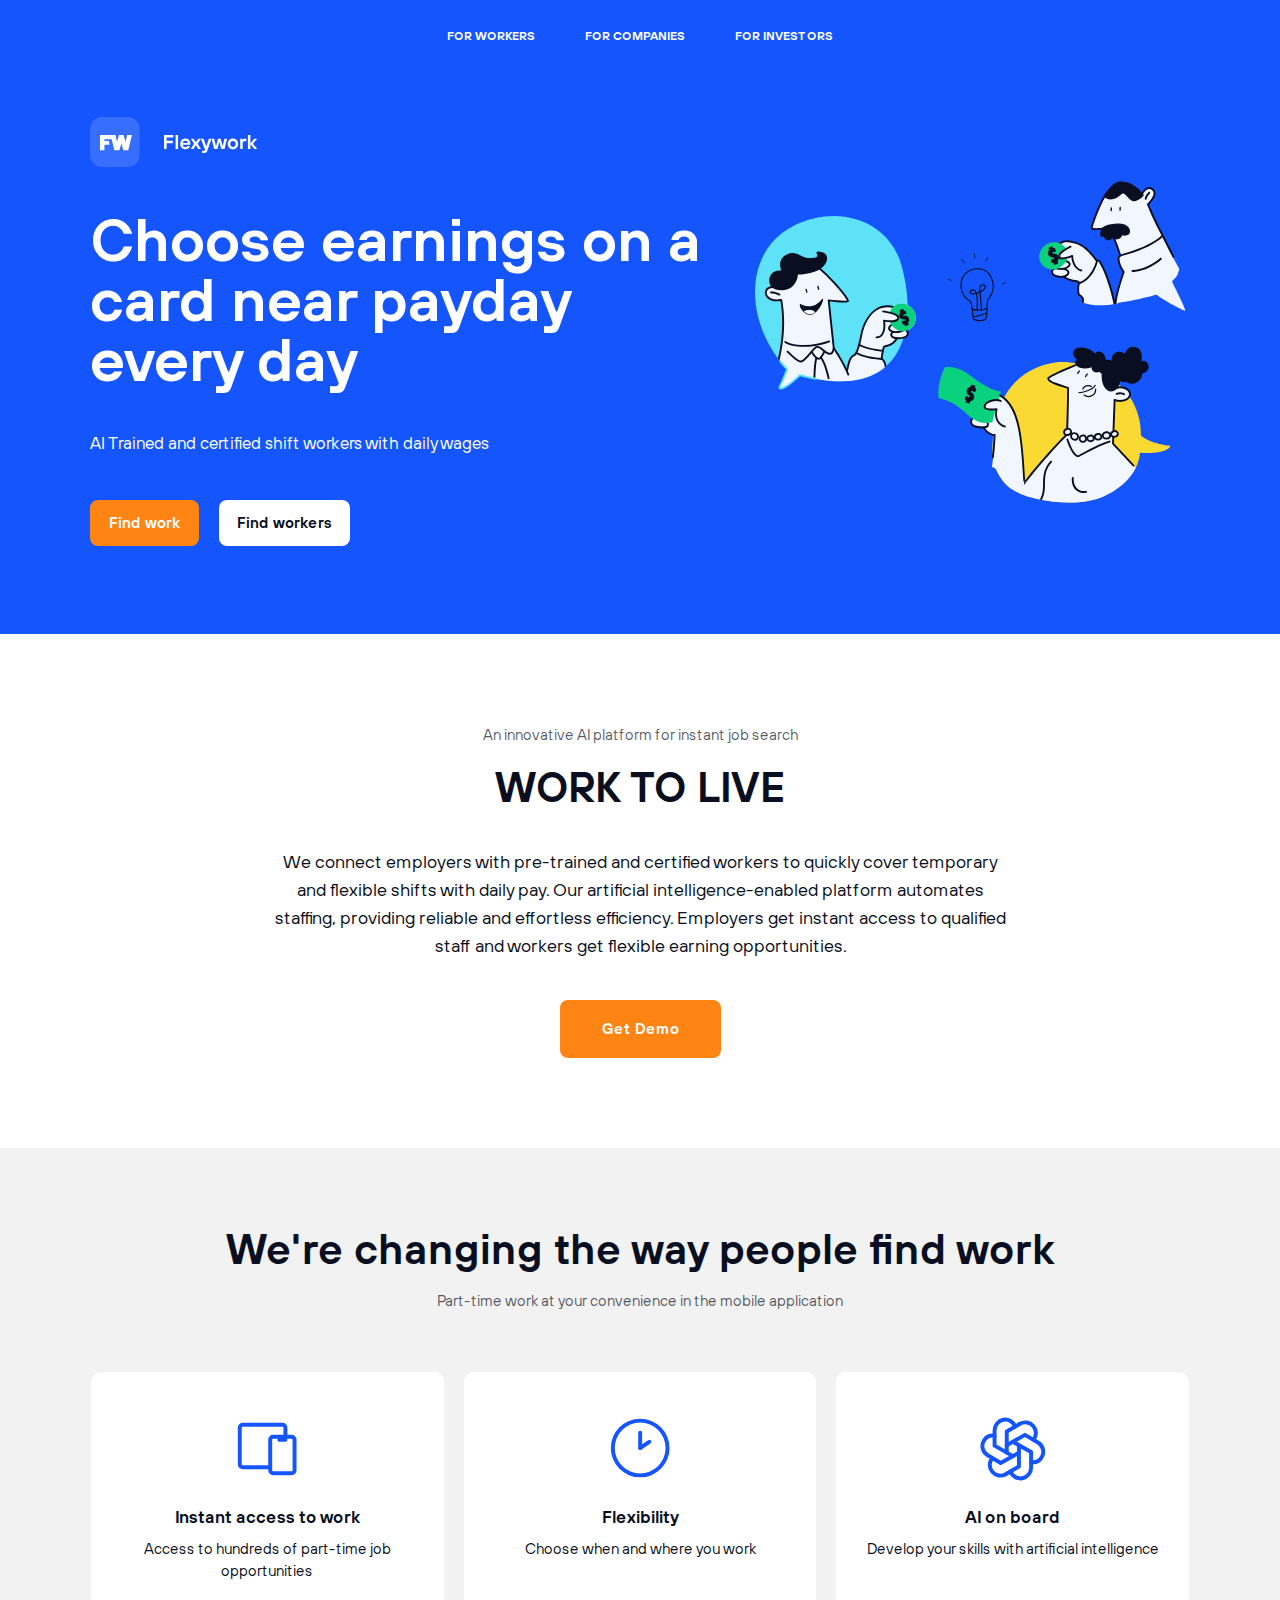
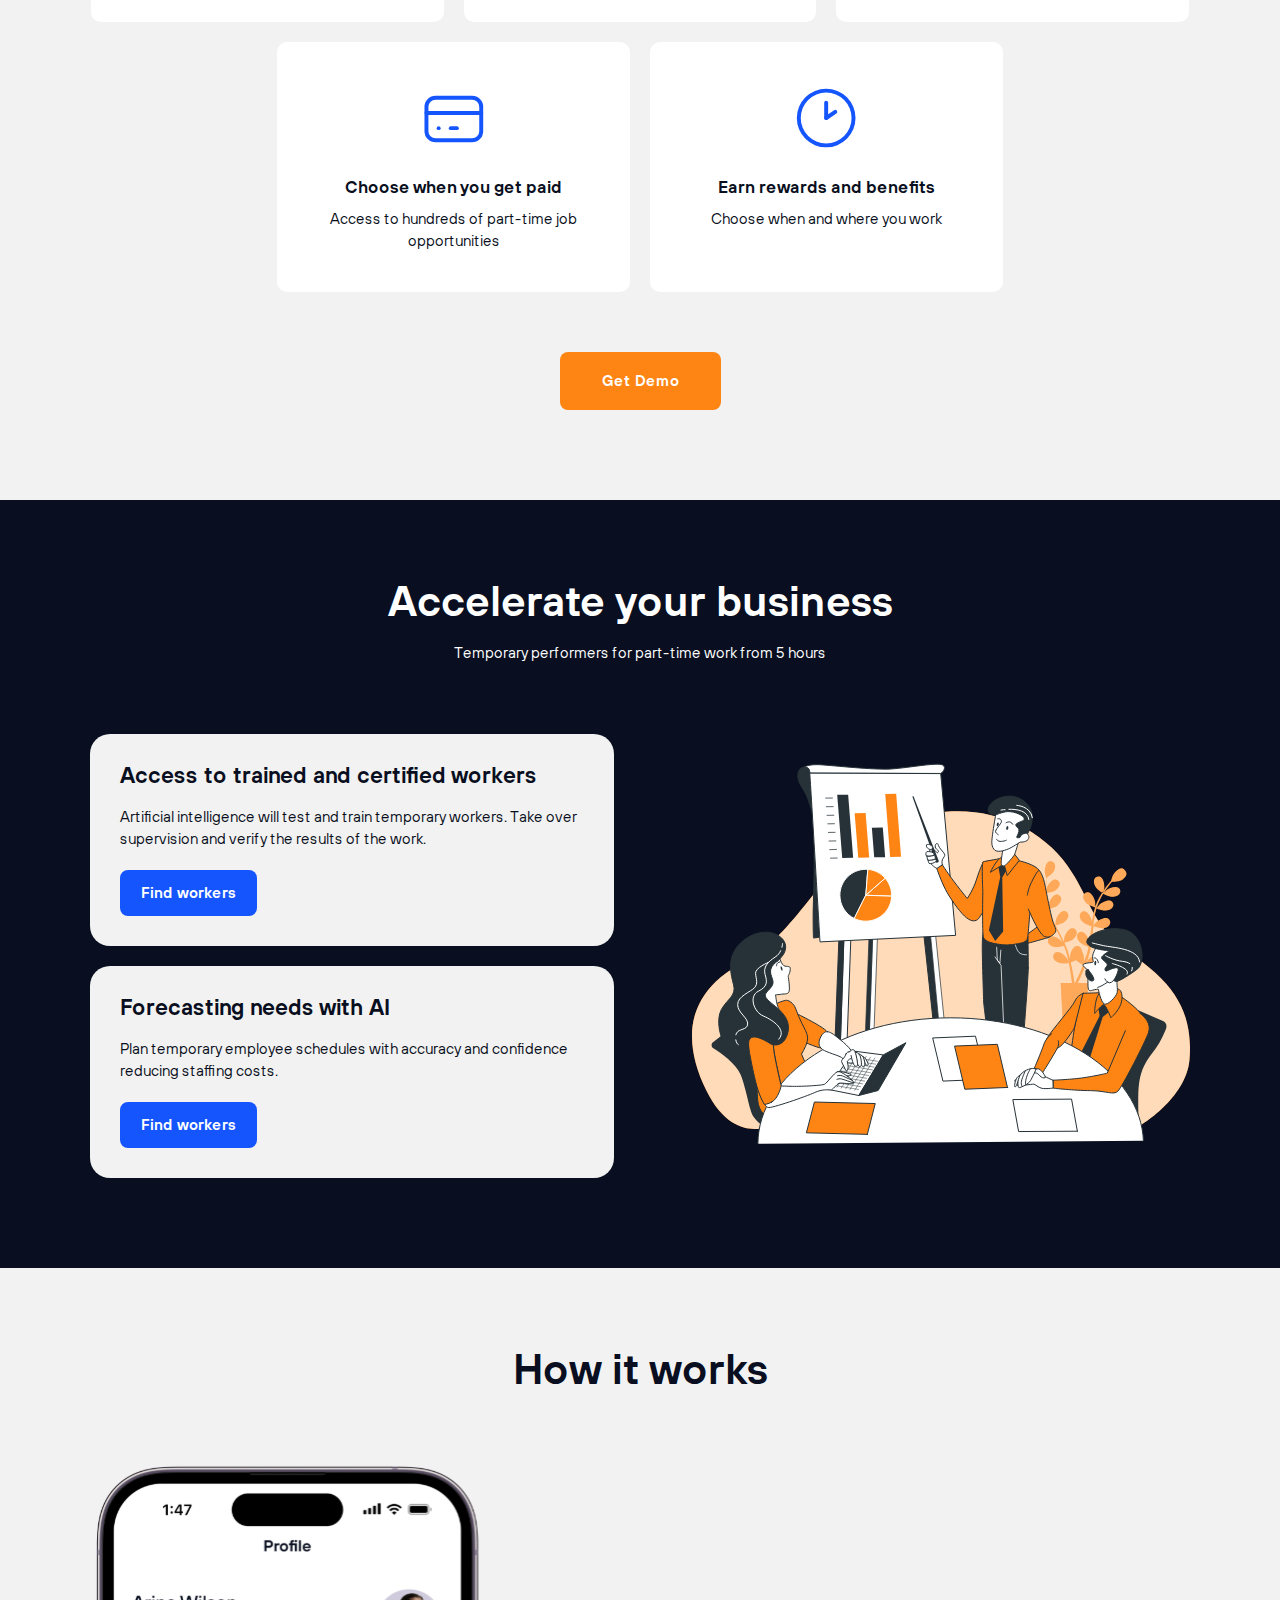
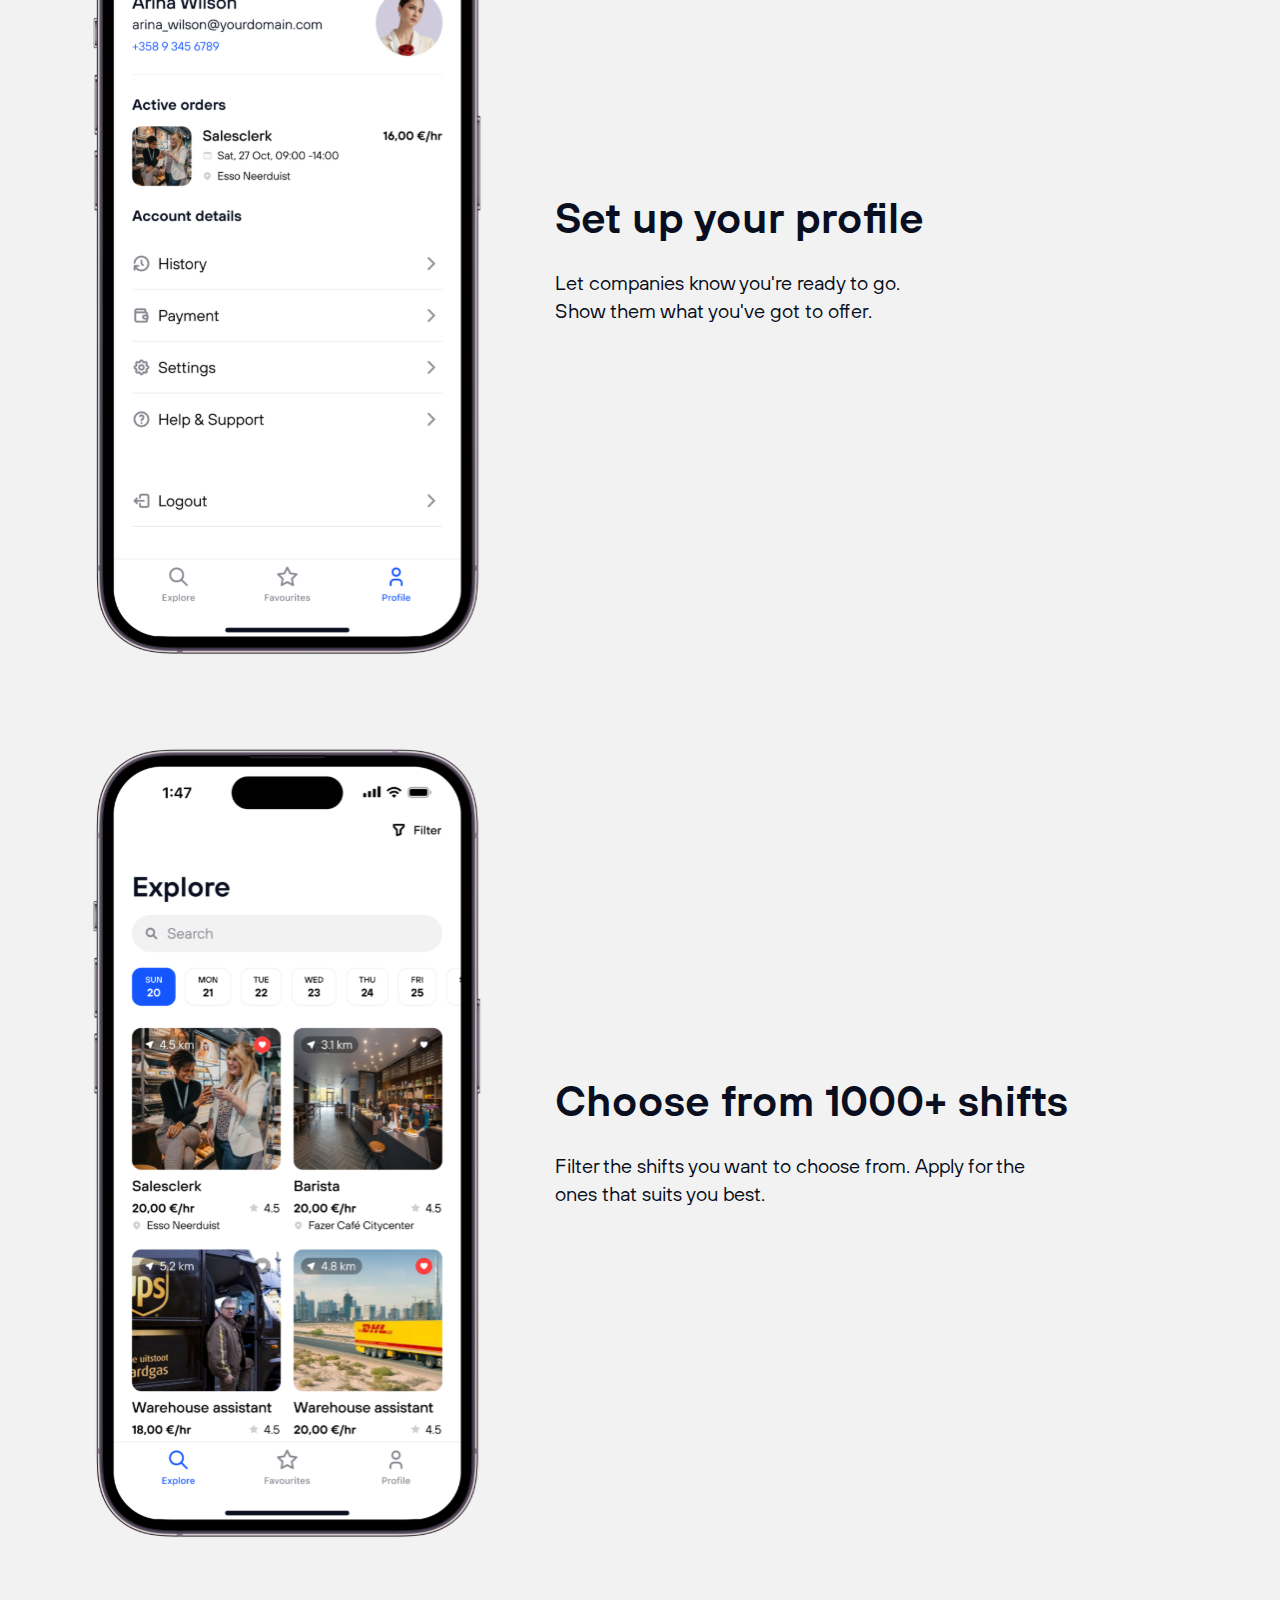
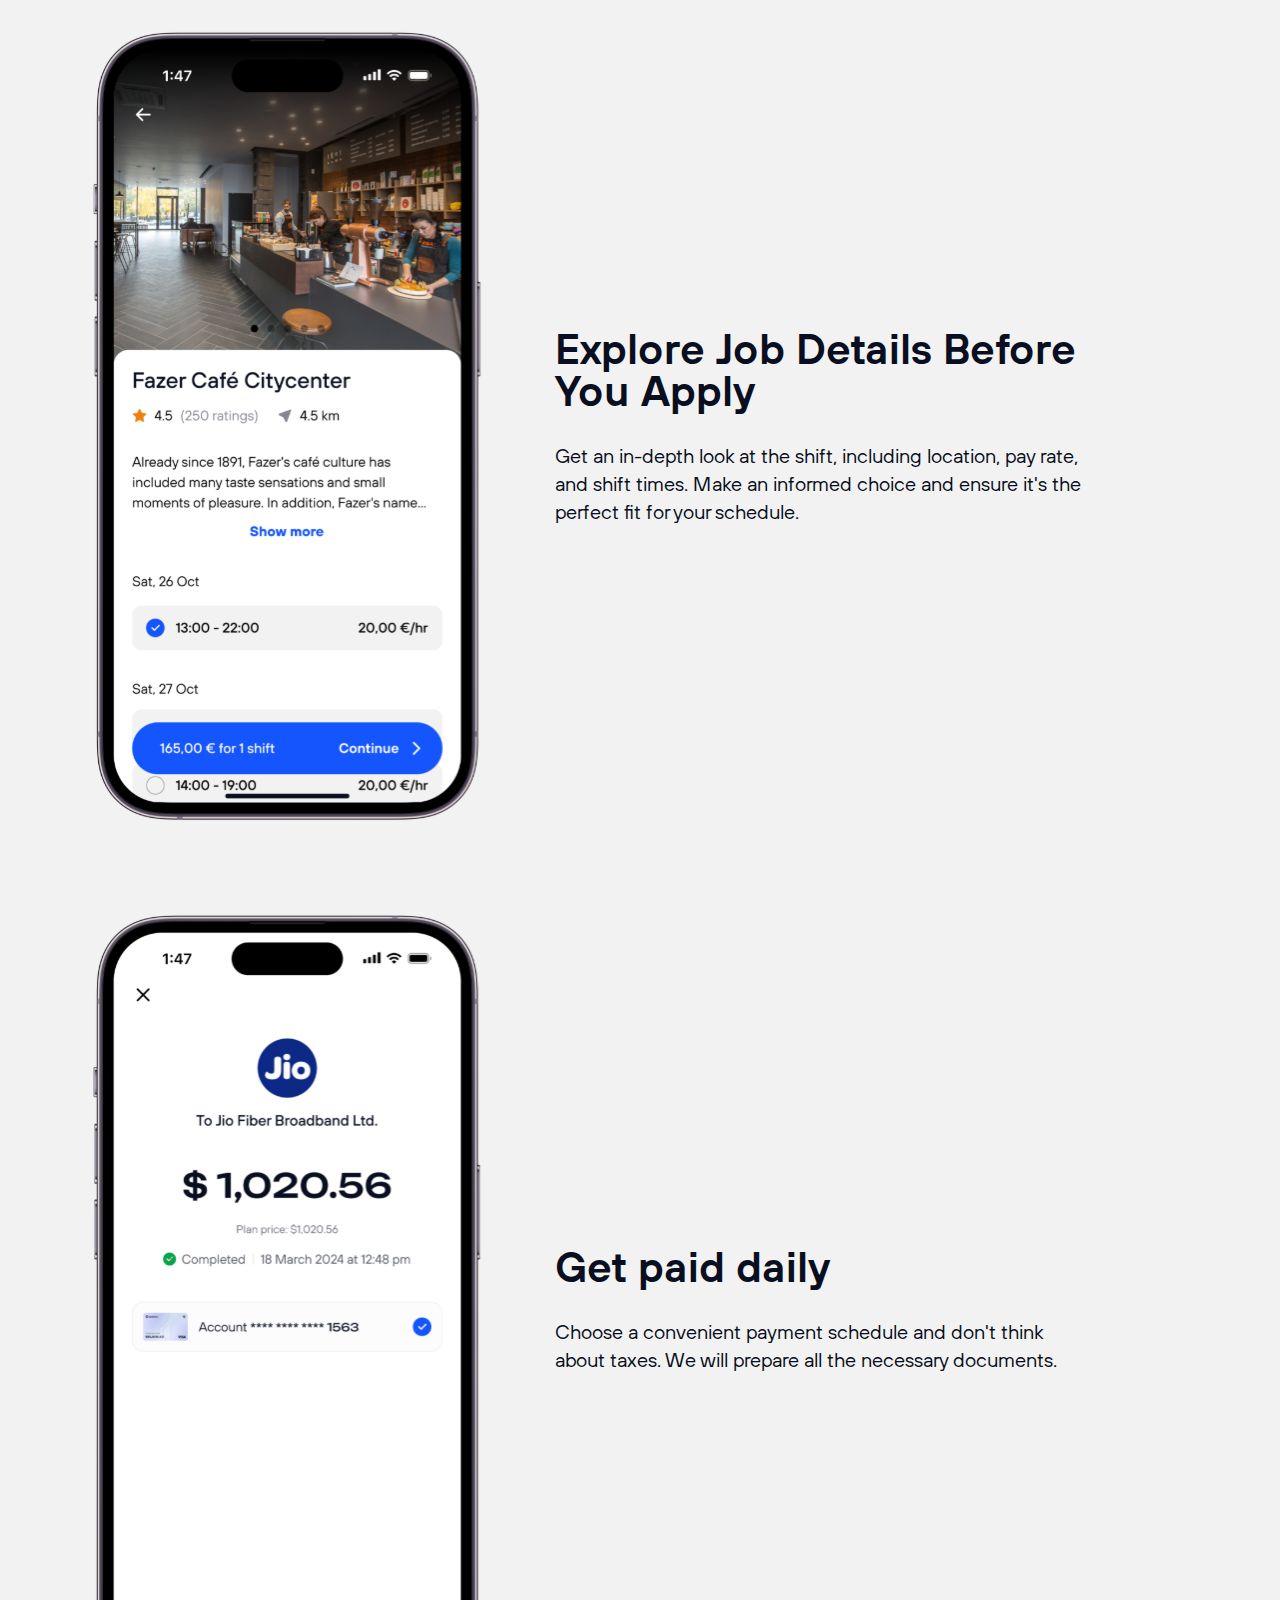
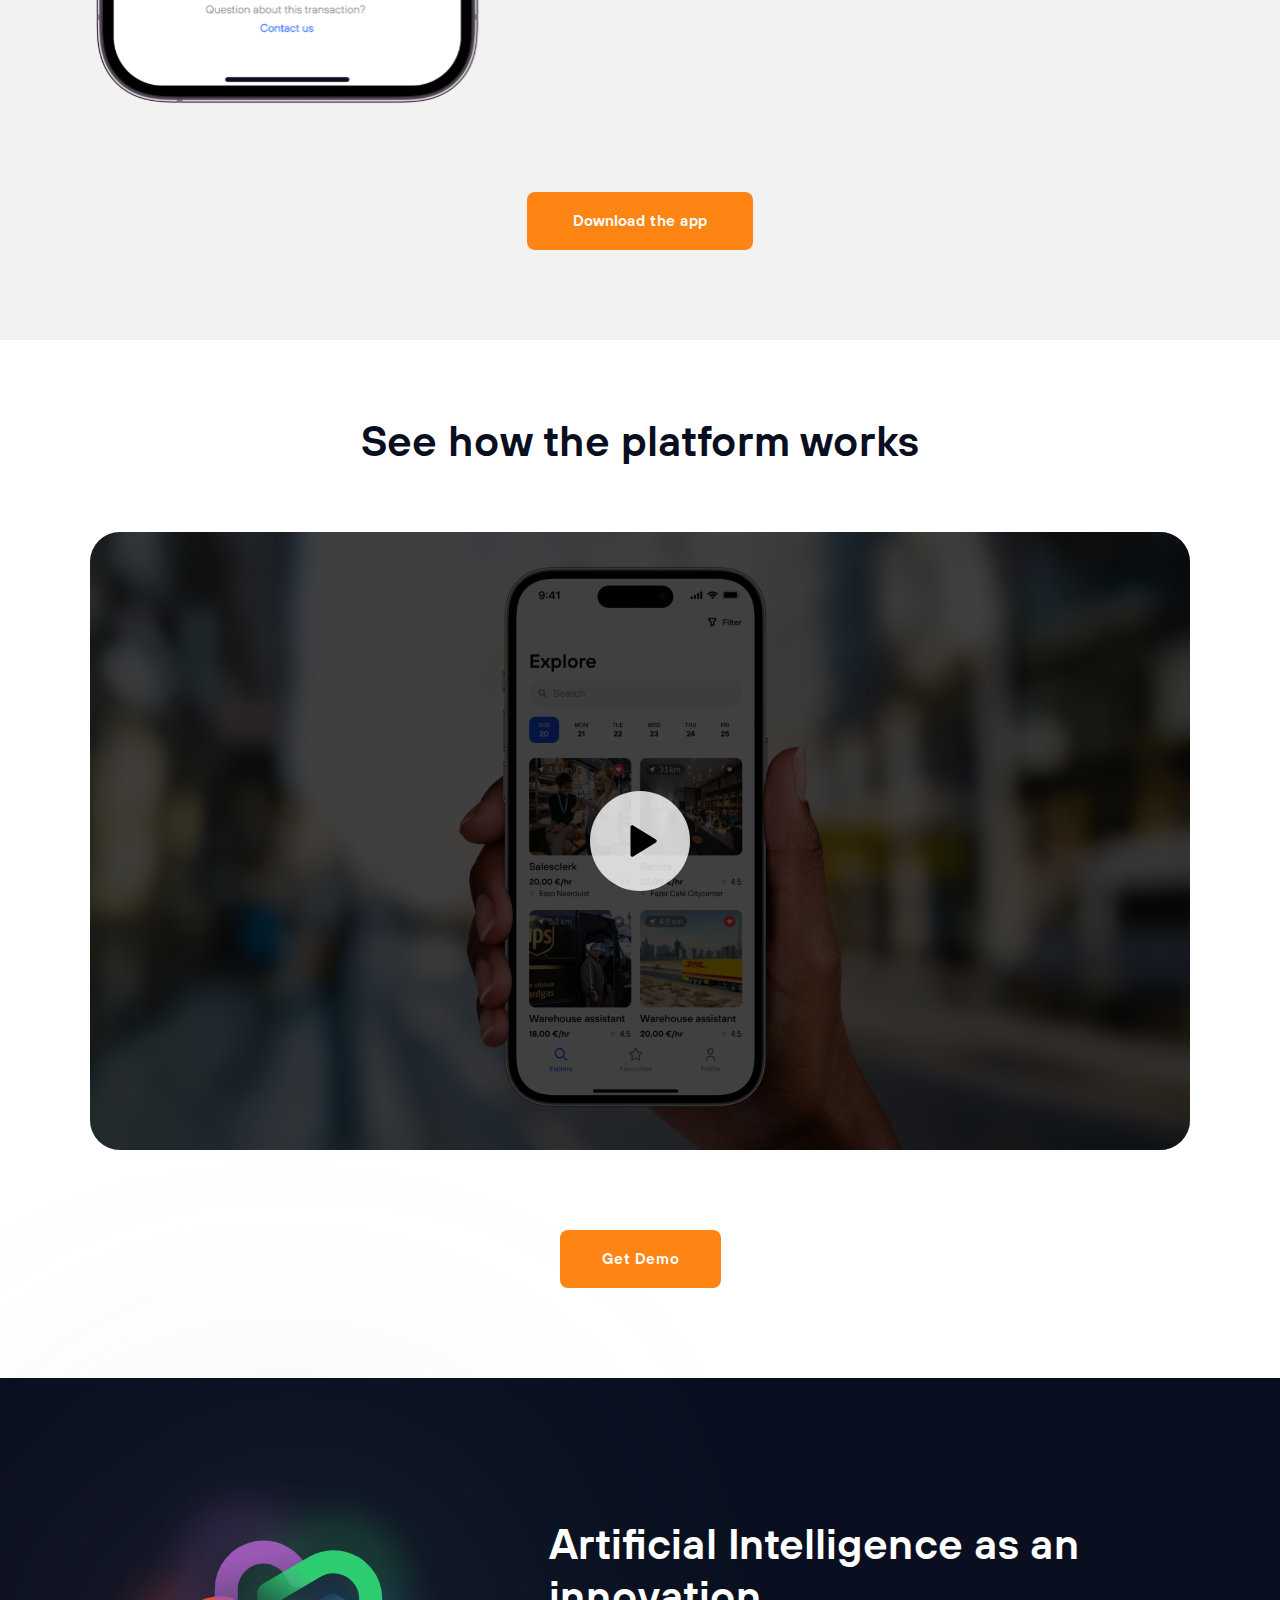
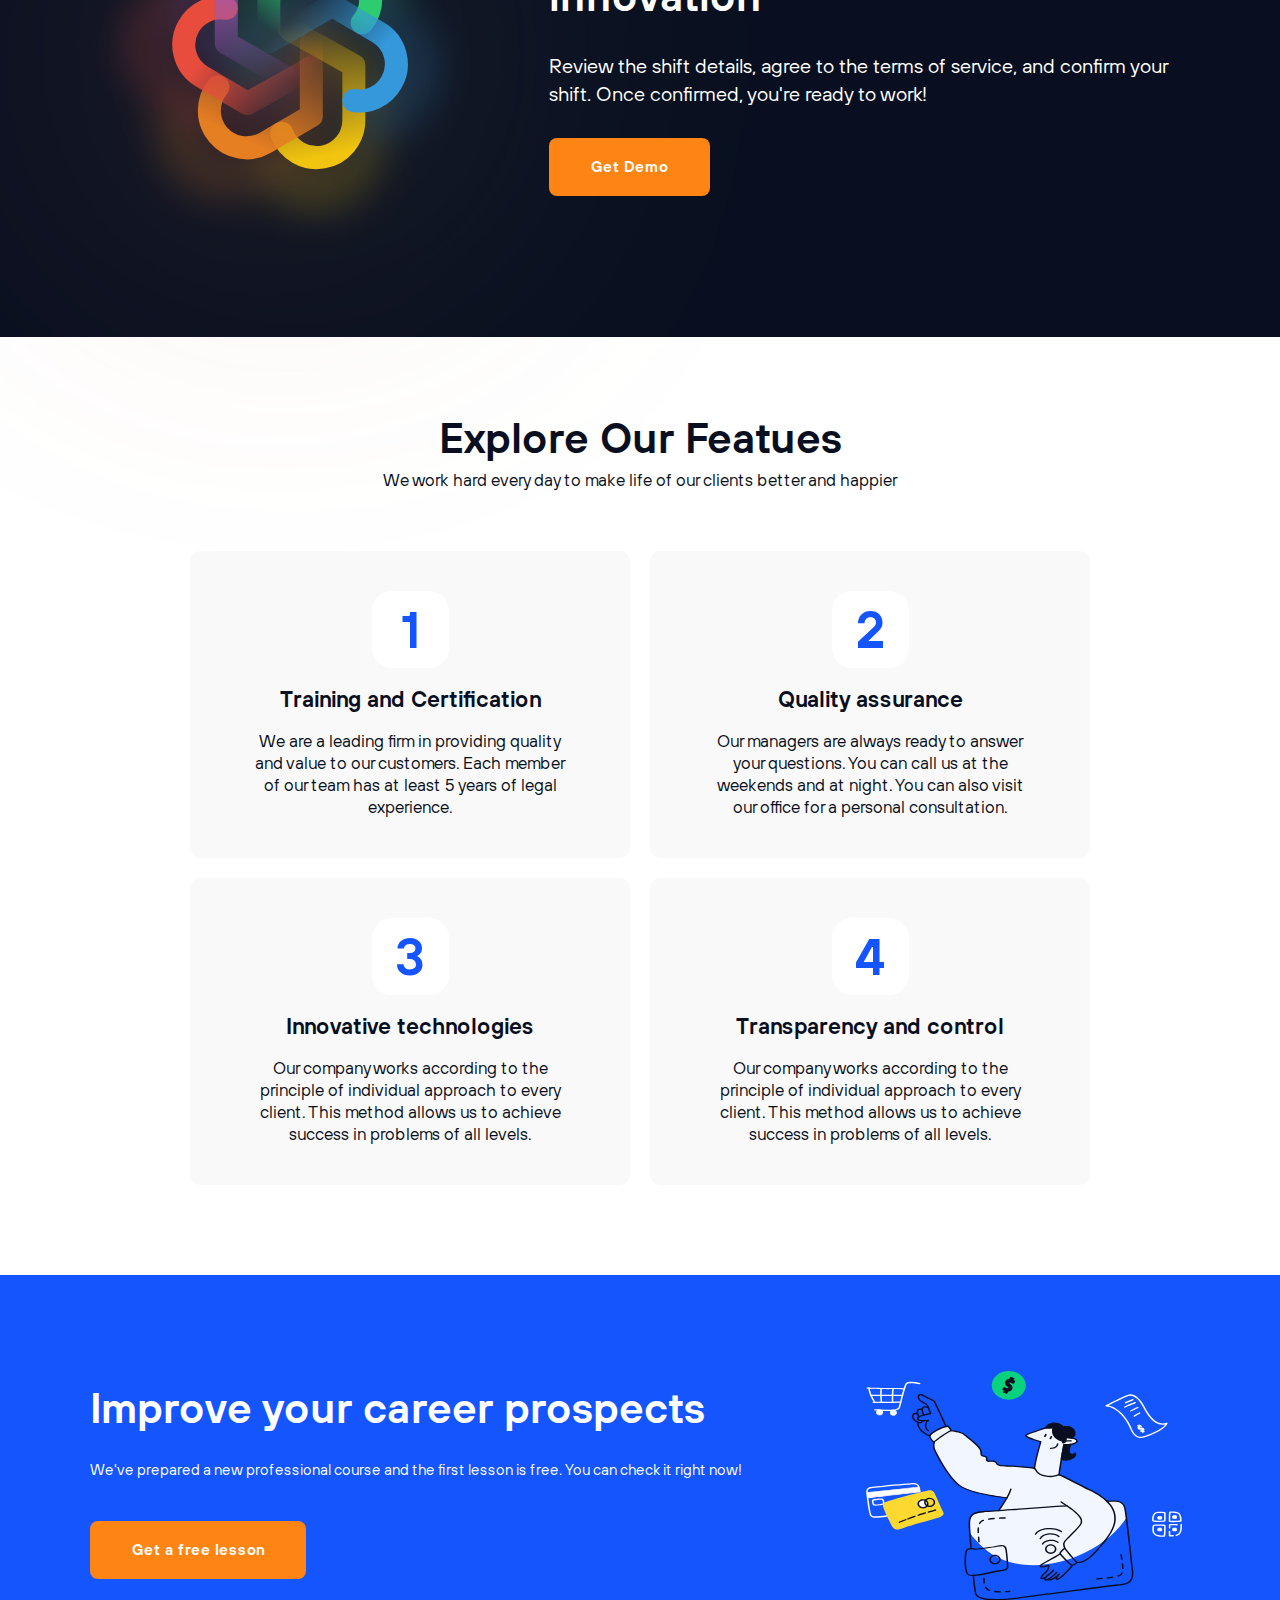
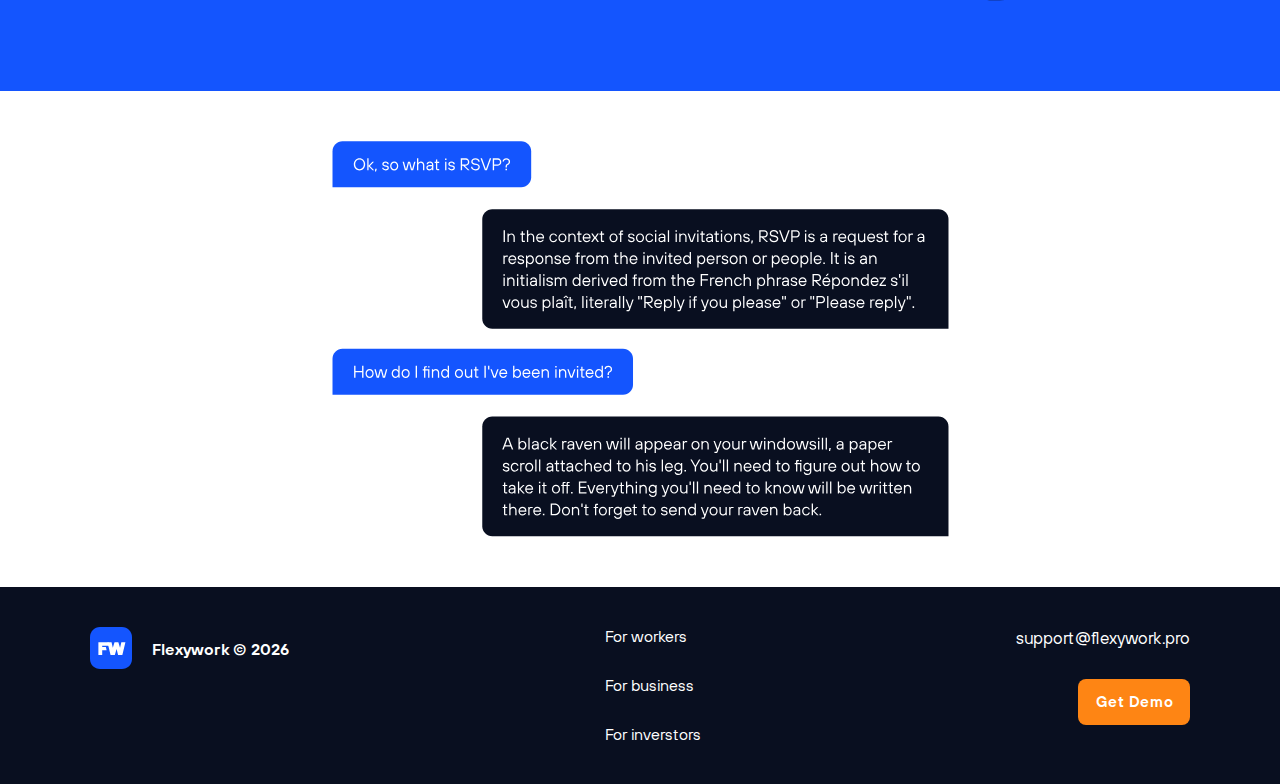
==== index.html @ 7b8d2a70 "[init]: init" ====
<!DOCTYPE html>
<html lang="en">
<head>
	<meta charset="UTF-8">
	<meta name="viewport" content="width=device-width, initial-scale=1.0">
	<link rel="shortcut icon" href="./img/favicon.svg" type="image/x-icon">
	<title>Flexywork</title>
	<link rel="stylesheet" href="./style.css">
</head>
<body>

	<header class="header">
		<div class="container">
			<div class="header__inner">

				<a href="/" class="logo">
					<img src="./img/logo.svg" alt="logo">
				</a>

				<ul class="nav">
					<li class="nav__item"><a href="#work">For Workers</a></li>
					<li class="nav__item"><a href="#accelerate">For Companies</a></li>
					<li class="nav__item"><a href="/investors.html">For Investors</a></li>
				</ul>
	
				<div class="burger">
					<span></span>
					<span></span>
				</div>

			</div>
		</div>
	</header>
	
	<section class="main">
		<div class="container">
			<div class="main__inner">

				<div class="main__content">

					<div class="logo">
						<img src="./img/logo.svg" alt="logo">
					</div>

					<h1 class="main__title">
						Choose earnings on a card near payday every day
					</h1>

					<p class="main__desc">
						AI Trained and certified shift workers with daily wages
					</p>

					<div class="main__buttons">
						<a href="/" class="button">Find work</a>
						<a href="/" class="button button--white">Find workers</a>
					</div>

				</div>

				<div class="main__img">
					<img src="./img/main.svg" alt="">
				</div>

			</div>
		</div>
	</section>

	<section class="about section">
		<div class="container">
			<div class="about__inner">
				<h4 class="about__subtitle section__subtitle">An innovative AI platform for instant job search</h4>

				<h2 class="about__title section__title">WORK TO LIVE</h2>

				<p class="about__desc">
					We connect employers with pre-trained and certified workers to quickly cover temporary and flexible shifts with daily pay. Our artificial intelligence-enabled platform automates staffing, providing reliable and effortless efficiency. Employers get instant access to qualified staff and workers get flexible earning opportunities.
				</p>

				<a href="/" class="button">
					Get Demo
				</a>
			</div>
		</div>
	</section>

	<section class="advantages section">
		<div class="container">

			<div class="advantages__inner">
				<h2 class="advantages__title section__title">
					We're changing the way people find work
				</h2>

				<h4 class="advantages__subtitle section__subtitle">
					Part-time work at your convenience in the mobile application
				</h4>

				<div class="advantages__list">

					<div class="advantages__item">
						<div class="advantages__item-img">
							<img src="./img/advantages-1.svg" alt="advantages">
						</div>

						<h4 class="advantages__item-title">Instant access to work</h4>

						<p class="advantages__item-desc">Access to hundreds of part-time job opportunities</p>
					</div>

					<div class="advantages__item">
						<div class="advantages__item-img">
							<img src="./img/advantages-2.svg" alt="advantages">
						</div>

						<h4 class="advantages__item-title">Flexibility</h4>

						<p class="advantages__item-desc">Choose when and where you work</p>
					</div>

					<div class="advantages__item">
						<div class="advantages__item-img">
							<img src="./img/advantages-3.svg" alt="advantages">
						</div>

						<h4 class="advantages__item-title">AI on board</h4>

						<p class="advantages__item-desc">Develop your skills with artificial intelligence</p>
					</div>

					<div class="advantages__item">
						<div class="advantages__item-img">
							<img src="./img/advantages-4.svg" alt="advantages">
						</div>

						<h4 class="advantages__item-title">Choose when you get paid</h4>

						<p class="advantages__item-desc">Access to hundreds of part-time job opportunities</p>
					</div>

					<div class="advantages__item">
						<div class="advantages__item-img">
							<img src="./img/advantages-2.svg" alt="advantages">
						</div>

						<h4 class="advantages__item-title">Earn rewards and benefits</h4>

						<p class="advantages__item-desc">Choose when and where you work</p>
					</div>

				</div>

				<a href="/" class="button">
					Get Demo
				</a>

			</div>

		</div>
	</section>

	<section id="accelerate" class="accelerate section">
		<div class="container">

			<h2 class="accelerate__title section__title">
				Accelerate your business
			</h2>

			<h4 class="accelerate__subtitle section__subtitle">
				Temporary performers for part-time work from 5 hours
			</h4>

			<div class="accelerate__content">
				<div class="accelerate__items">
					<div class="accelerate__item">
						<h4 class="accelerate__item-title">Access to trained and certified workers</h4>

						<p class="accelerate__item-desc">Artificial intelligence will test and train temporary workers. Take over supervision and verify the results of the work.</p>

						<a href="/" class="button button--blue">Find workers</a>
					</div>

					<div class="accelerate__item">
						<h4 class="accelerate__item-title">Forecasting needs with AI</h4>

						<p class="accelerate__item-desc">Plan temporary employee schedules with accuracy and confidence reducing staffing costs.</p>

						<a href="/" class="button button--blue">Find workers</a>
					</div>
				</div>

				<div class="accelerate__img">
					<img src="./img/accelerate.svg" alt="">
				</div>
			</div>

		</div>
	</section>

	<section id="work" class="work section">
		<div class="container">

			<div class="work__inner">
				<h2 class="work__title section__title">
					How it works
				</h2>

				<div class="work__list">
					<div class="work__item">
						<div class="work__item-img">
							<img src="./img/work-1.svg" alt="">
						</div>

						<div class="work__item-content">
							<h4 class="work__item-title">Set up your profile</h4>
							<p class="work__item-desc">Let companies know you're ready to go. <br/> Show them what you've got to offer.</p>
						</div>
					</div>
					<div class="work__item">
						<div class="work__item-img">
							<img src="./img/work-2.svg" alt="">
						</div>

						<div class="work__item-content">
							<h4 class="work__item-title">Choose from 1000+ shifts</h4>
							<p class="work__item-desc">Filter the shifts you want to choose from. Apply for the <br/> ones that suits you best.</p>
						</div>
					</div>
					<div class="work__item">
						<div class="work__item-img">
							<img src="./img/work-3.svg" alt="">
						</div>

						<div class="work__item-content">
							<h4 class="work__item-title">Explore Job Details Before <br/> You Apply</h4>
							<p class="work__item-desc">Get an in-depth look at the shift, including location, pay rate, <br/> and shift times. Make an informed choice and ensure it's the <br/> perfect fit for your schedule.</p>
						</div>
					</div>
					<div class="work__item">
						<div class="work__item-img">
							<img src="./img/work-4.svg" alt="">
						</div>

						<div class="work__item-content">
							<h4 class="work__item-title">Get paid daily</h4>
							<p class="work__item-desc">Choose a convenient payment schedule and don't think <br/> about taxes. We will prepare all the necessary documents.</p>
						</div>
					</div>
				</div>

				<a href="" class="button">
					Download the app
				</a>

			</div>

		</div>
	</section>

	<section class="platform section">
		<div class="container">

			<h2 class="platform__title section__title">
				See how the platform works
			</h2>

			<div class="video__player">

				<div class="video__player-preview">
					<img src="./img/preview.svg" alt="preview">
				</div>

				<iframe class="deactivate" width="100%" src="https://www.youtube.com/embed/UV0mhY2Dxr0?si=lBqxlJPIp5DC8oqq&amp;controls=0" title="YouTube video player" frameborder="0" allow="accelerometer; autoplay; clipboard-write; encrypted-media; gyroscope; picture-in-picture; web-share" allowfullscreen></iframe>

			</div>

			<a href="/" class="button">
				Get Demo
			</a>

		</div>
	</section>

	<section class="ai-section section">
		<div class="container">

			<div class="ai-section__inner">

				<div class="ai-section__img">
					<!-- <img src="./img/ai.svg" alt=""> -->
				</div>

				<div class="ai-section__content">
					<h2 class="ai-section__title section__title">Artificial Intelligence as an innovation</h2>

					<p class="ai-section__desc">Review the shift details, agree to the terms of service, and confirm your shift. Once confirmed, you're ready to work!</p>

					<a href="/" class="button">Get Demo</a>
				</div>

			</div>

		</div>
	</section>

	<section class="features section">
		<div class="container">
			<h2 class="features__title section__title">Explore Our Featues</h2>
			
			<h4 class="features__subtitle">We work hard every day to make life of our clients better and happier</h4>

			<div class="features__list">
				<div class="features__item">
					<div class="features__item-num">
						1
					</div>

					<h4 class="features__item-title">
						Training and Certification
					</h4>

					<p class="features__item-desc">
						We are a leading firm in providing quality and value to our customers. Each member of our team has at least 5 years of legal experience.
					</p>
				</div>
				<div class="features__item">
					<div class="features__item-num">
						2
					</div>

					<h4 class="features__item-title">
						Quality assurance
					</h4>

					<p class="features__item-desc">
						Our managers are always ready to answer your questions. You can call us at the weekends and at night. You can also visit our office for a personal consultation.
					</p>
				</div>
				<div class="features__item">
					<div class="features__item-num">
						3
					</div>

					<h4 class="features__item-title">
						Innovative technologies
					</h4>

					<p class="features__item-desc">
						Our company works according to the principle of individual approach to every client. This method allows us to achieve success in problems of all levels.
					</p>
				</div>
				<div class="features__item">
					<div class="features__item-num">
						4
					</div>

					<h4 class="features__item-title">
						Transparency and control
					</h4>

					<p class="features__item-desc">
						Our company works according to the principle of individual approach to every client. This method allows us to achieve success in problems of all levels.
					</p>
				</div>
			</div>
		</div>
	</section>

	<section class="prospects section">
		<div class="container">
			<div class="prospects__inner">

				<div class="prospects__content">
					<h2 class="prospects__title section__title">Improve your career prospects</h2>

					<p class="prospects__subtitle section__subtitle">We've prepared a new professional course and the first lesson is free. You can check it right now!</p>

					<a href="/" class="button">Get a free lesson</a>
				</div>

				<div class="prospects__img">
					<img src="./img/prospects.svg" alt="">
				</div>

			</div>
		</div>
	</section>

	<section class="faq">
		<div class="container">
			<div class="faq__img">
				<img src="./img/faq.svg" alt="">
			</div>
		</div>
	</section>

	<footer class="footer">
		<div class="container">
			<div class="footer__inner">

				<div class="footer__copyright">
					<div class="footer__img">
						<img src="./img/footer.svg" alt="">
					</div>

					<p>Flexywork © <span>2024</span></p>
				</div>

				<ul class="footer__nav">
					<li class="footer__nav-item"><a href="#work">For workers</a></li>
					<li class="footer__nav-item"><a href="#accelerate">For business</a></li>
					<li class="footer__nav-item"><a href="/investors.html">For inverstors</a></li>
				</ul>

				<div class="footer__contact">	
					<a href="mailto:support@flexywork.pro" class="footer__link">support@flexywork.pro</a>

					<a href="/" class="button">
						Get Demo
					</a>
				</div>

			</div>
		</div>
	</footer>

	<script src="./main.js"></script>
	<script>
		class Player {
			constructor(player) {
				this.player = player;
				this.btn = player.querySelector(".video__player-preview");

				this.init();
			}

			init() {
				this.btn.addEventListener("click", e => this.play());
			}

			play() {
				const iframe = this.player.querySelector("iframe");
				this.btn.style.display = 'none';
				iframe.classList.remove('deactivate');
				iframe.src = iframe.src + '&autoplay=1';
			}
		}

		const $video_player = document.querySelector(".video__player");
		if ( $video_player ) new Player($video_player);
	</script>

</body>
</html>
---- style.css ----
@font-face {
    font-family: "TT Hoves";
    src: url("./fonts/TTHoves-Regular.woff2") format("woff2");
    font-display: swap;
    font-weight: 400;
}

@font-face {
    font-family: "TT Hoves";
    src: url("./fonts/TTHoves-DemiBold.woff2") format("woff2");
    font-display: swap;
    font-weight: 600;
}

*,
*::before,
*::after {
    margin: 0;
    padding: 0;
    -webkit-box-sizing: border-box;
            box-sizing: border-box;
}

html {
    font-family: "TT Hoves";
    scroll-behavior: smooth;
    overflow-x: hidden;
}

html.overflow {
	overflow: hidden;
}

body {
    overflow-x: hidden;
}

button {
    font-family: "TT Hoves";
    outline: none;
    border: none;
    cursor: pointer;
}

input,
textarea,
select {
    font-family: "TT Hoves";
    outline: none;
}

ul,
li {
    list-style: none;
}

h1,
h2,
h3,
h4,
h5,
h6 {
    padding: 0;
    margin: 0;
}

p {
    font-weight: 400;
    padding: 0;
    margin: 0;
}

a,
a:visited,
a:hover,
a:active {
    text-decoration: none;
    outline: none;
}

.container {
	max-width: 1140px;
	padding: 0 20px;
	margin: 0 auto;
}

.section {
	padding: 90px 0;
}

.section__title {
	font-family: 'TT Hoves';
	font-weight: 600;
	font-size: 42px;
	line-height: 22px;
	text-align: center;
	color: #090F20;
}

.section__subtitle {
	font-family: 'TT Hoves';
	font-weight: 400;
	font-size: 15px;
	line-height: 22px;
	text-align: center;
	color: rgba(9, 15, 32, 0.7);
}

.button {
	display: -webkit-box;
	display: -ms-flexbox;
	display: flex;
	-webkit-box-align: center;
	    -ms-flex-align: center;
	        align-items: center;
	-webkit-box-pack: center;
	    -ms-flex-pack: center;
	        justify-content: center;
	text-align: center;
	height: 58px;
	
	background: #FE8514;
	border-radius: 8px;

	font-family: 'TT Hoves';
	font-weight: 600;
	font-size: 15px;
	line-height: 22px;
	color: #FFFFFF;
	-webkit-transition: all .3s ease;
	-o-transition: all .3s ease;
	transition: all .3s ease;
}

.button:hover {
	background: rgba(254,133,20, .8);
}

.button--white {
	background: #FFFFFF;
	color: #090F20;
}

.button--white:hover {
	background: rgba(254,255,255, .8);
}

.button--blue {
	background: #1455FE;
}

.button--blue:hover {
	background: rgba(20,85,254, .8);
}


.header {
	padding: 25px 0 23px;
	background: #1455FE;
}

.header__inner {
	display: -webkit-box;
	display: -ms-flexbox;
	display: flex;
	-webkit-box-align: center;
	    -ms-flex-align: center;
	        align-items: center;
	-webkit-box-pack: center;
	    -ms-flex-pack: center;
	        justify-content: center;
}

.header__inner .logo {
	display: none;
	margin-bottom: 0;
}

.nav {
	display: -webkit-box;
	display: -ms-flexbox;
	display: flex;
	-webkit-box-align: center;
	    -ms-flex-align: center;
	        align-items: center;
	-webkit-box-pack: center;
	    -ms-flex-pack: center;
	        justify-content: center;
	gap: 50px;
}

.nav__item a {
	position: relative;
	font-family: 'TT Hoves';
	font-weight: 600;
	font-size: 12px;
	line-height: 14px;
	text-transform: uppercase;
	color: #FFFFFF;
}

.nav__item a::before {
	content: "";
	position: absolute;
	left: 0;
	bottom: -8px;
	width: 0;
	height: 1px;
	background: #fff;
	-webkit-transition: all .3s ease;
	-o-transition: all .3s ease;
	transition: all .3s ease;
}

.nav__item a:hover::before {
	width: 100%;
}


.burger {
    display: none;
    position: relative;
    width: 40px;
    height: 40px;
	padding: 10px 5px;
    cursor: pointer;
	-webkit-transition: all .3s ease;
	-o-transition: all .3s ease;
	transition: all .3s ease;
}

.burger span {
    width: 100%;
    height: 2px;
    background: #fff;
    border-radius: 8px;
}

.burger::before {
    content: "";
    position: absolute;
    left: 50%;
    top: 50%;
    -webkit-transform: translate(-50%, -50%);
        -ms-transform: translate(-50%, -50%);
            transform: translate(-50%, -50%);
    width: calc(100% - 10px);
    height: 2px;
    background: #fff;
    border-radius: 8px;
}

.burger.close {
	width: 40px;
	height: 40px;
}

.burger.close span:nth-child(1) {
	-webkit-transform: rotate(45deg);
	    -ms-transform: rotate(45deg);
	        transform: rotate(45deg);
}

.burger.close span:nth-child(2) {
	-webkit-transform: rotate(-45deg);
	    -ms-transform: rotate(-45deg);
	        transform: rotate(-45deg);
}

.burger.close span {
	position: absolute;
	left: 0;
	top: 50%;
	background: #000;
}

.burger.close::before {
	display: none;
}


.main {
	padding: 50px 0 88px;
	background: #1455FE;
}

.main__inner {
	display: -webkit-box;
	display: -ms-flexbox;
	display: flex;
	-webkit-box-align: center;
	    -ms-flex-align: center;
	        align-items: center;
	-webkit-box-pack: justify;
	    -ms-flex-pack: justify;
	        justify-content: space-between;
	gap: 20px;
}

.main__content {
	display: -webkit-box;
	display: -ms-flexbox;
	display: flex;
	-webkit-box-orient: vertical;
	-webkit-box-direction: normal;
	    -ms-flex-direction: column;
	        flex-direction: column;
}

.logo {
	display: -webkit-box;
	display: -ms-flexbox;
	display: flex;
	margin-bottom: 43px;
	width: 168px;
}

.logo img {
	width: 100%;
	height: 100%;
}

.main__title {
	font-family: 'TT Hoves';
	font-weight: 600;
	font-size: 60px;
	line-height: 60px;
	color: #FFFFFF;
	margin-bottom: 43px;
}

.main__desc {
	font-family: 'TT Hoves';
	font-weight: 400;
	font-size: 17px;
	line-height: 20px;
	color: #FFFFFF;
	margin-bottom: 47px;
}

.main__buttons {
	display: -webkit-box;
	display: -ms-flexbox;
	display: flex;
	-webkit-box-align: center;
	    -ms-flex-align: center;
	        align-items: center;
	gap: 20px;
}

.main .button {
	width: 109px;
	height: 46px;
}

.main .button--white {
	width: 131px;
}


.about__inner {
	display: -webkit-box;
	display: -ms-flexbox;
	display: flex;
	text-align: center;
	-webkit-box-orient: vertical;
	-webkit-box-direction: normal;
	    -ms-flex-direction: column;
	        flex-direction: column;
}

.about__subtitle {
	margin-bottom: 30px;
}

.about__title {
	margin-bottom: 50px;
}

.about__desc {
	max-width: 746px;
	margin: 0 auto 40px;
	font-family: 'TT Hoves';
	font-weight: 400;
	font-size: 18px;
	line-height: 28px;
	color: #090F20;
}

.about .button {
	width: 161px;
	margin: 0 auto;
}


.advantages {
	background: #F2F2F2;
}

.advantages__title {
	margin-bottom: 30px;
}

.advantages__subtitle {
	margin-bottom: 60px;
}

.advantages__list {
	display: -webkit-box;
	display: -ms-flexbox;
	display: flex;
	text-align: center;
	-webkit-box-pack: center;
	    -ms-flex-pack: center;
	        justify-content: center;
	-ms-flex-wrap: wrap;
	    flex-wrap: wrap;
	gap: 20px;
	margin-bottom: 60px;
}

.advantages__item {
	width: calc(100% / 3 - 14px);
	display: -webkit-box;
	display: -ms-flexbox;
	display: flex;
	-webkit-box-align: center;
	    -ms-flex-align: center;
	        align-items: center;
	-webkit-box-orient: vertical;
	-webkit-box-direction: normal;
	    -ms-flex-direction: column;
	        flex-direction: column;
	padding: 40px 20px;
	background: #FFFFFF;
	border-radius: 10px;
}

.advantages__item-img {
	width: 74px;
	height: 74px;
	margin-bottom: 20px;
}

.advantages__item-img img {
	width: 100%;
	height: 100%;
}

.advantages__item-title {
	font-family: 'TT Hoves';
	font-weight: 600;
	font-size: 17px;
	line-height: 22px;
	color: #090F20;
	margin-bottom: 10px;
}

.advantages__item-desc {
	font-family: 'TT Hoves';
	font-weight: 400;
	font-size: 15px;
	line-height: 22px;
	color: #090F20;
}

.advantages .button {
	width: 161px;
	margin: 0 auto;
}


.accelerate {
	background: #090F20;
}

.accelerate__title {
	color: #fff;
	margin-bottom: 30px;
}

.accelerate__subtitle {
	color: #fff;
	margin-bottom: 70px;
}

.accelerate__content {
	display: -webkit-box;
	display: -ms-flexbox;
	display: flex;
	-webkit-box-align: center;
	    -ms-flex-align: center;
	        align-items: center;
	-webkit-box-pack: justify;
	    -ms-flex-pack: justify;
	        justify-content: space-between;
	gap: 78px;
}

.accelerate__items {
	display: -webkit-box;
	display: -ms-flexbox;
	display: flex;
	-webkit-box-orient: vertical;
	-webkit-box-direction: normal;
	    -ms-flex-direction: column;
	        flex-direction: column;
	gap: 20px;
}

.accelerate__item {
	display: -webkit-box;
	display: -ms-flexbox;
	display: flex;
	-webkit-box-orient: vertical;
	-webkit-box-direction: normal;
	    -ms-flex-direction: column;
	        flex-direction: column;
	padding: 30px;
	gap: 20px;
	background: #F2F2F2;
	border-radius: 20px;
}

.accelerate__item-title {
	font-family: 'TT Hoves';
	font-weight: 600;
	font-size: 22px;
	line-height: 22px;
	color: #090F20;
}

.accelerate__item-desc {
	font-family: 'TT Hoves';
	font-weight: 400;
	font-size: 15px;
	line-height: 22px;
	color: #090F20;
}

.accelerate__item .button {
	width: 137px;
	height: 46px;
}


.work {
	background: #F2F2F2;
}

.work__title {
	margin-bottom: 80px;
}

.work__list {
	display: -webkit-box;
	display: -ms-flexbox;
	display: flex;
	-webkit-box-orient: vertical;
	-webkit-box-direction: normal;
	    -ms-flex-direction: column;
	        flex-direction: column;
	gap: 80px;
	margin-bottom: 80px;
}

.work__item {
	display: -webkit-box;
	display: -ms-flexbox;
	display: flex;
	-webkit-box-align: center;
	    -ms-flex-align: center;
	        align-items: center;
	gap: 70px;
}

.work__item-title {
	font-family: 'TT Hoves';
	font-weight: 600;
	font-size: 42px;
	line-height: 42px;
	color: #090F20;
	margin-bottom: 30px;
}

.work__item-desc {
	font-family: 'TT Hoves';
	font-weight: 400;
	font-size: 20px;
	line-height: 28px;
	color: #090F20;
}

.work .button {
	width: 226px;
	margin: 0 auto;
}


.platform {
	position: relative;
	z-index: 1;
}

.platform__title {
	margin-bottom: 80px;
}

.video__player {
	margin-bottom: 80px;
}

.video__player-preview {
	pointer-events: none;
}

.video__player-preview,
.video__player iframe {
    width: 100%;
    height: 618px;
    position: relative;
    border-radius: 10px;
    overflow: hidden;
}

.video__player-preview img {
    width: 100%;
    height: 100%;
    -o-object-fit: cover;
       object-fit: cover;
}

.video__player-preview:after {
    content: url("data:image/svg+xml,%3Csvg width='27' height='32' viewBox='0 0 27 32' fill='none' xmlns='http://www.w3.org/2000/svg'%3E%3Cpath d='M0.5 2V30C0.499912 30.3114 0.582906 30.6171 0.740418 30.8857C0.89793 31.1543 1.12425 31.3761 1.39604 31.528C1.66783 31.6799 1.97524 31.7566 2.28655 31.7501C2.59786 31.7436 2.90179 31.6542 3.167 31.491L25.917 17.491C26.1718 17.3344 26.3822 17.1152 26.5282 16.8542C26.6742 16.5931 26.7508 16.2991 26.7508 16C26.7508 15.7009 26.6742 15.4069 26.5282 15.1459C26.3822 14.8848 26.1718 14.6656 25.917 14.509L3.167 0.509005C2.90179 0.345843 2.59786 0.256396 2.28655 0.249893C1.97524 0.243391 1.66783 0.320067 1.39604 0.472011C1.12425 0.623956 0.89793 0.845665 0.740418 1.11427C0.582906 1.38287 0.499912 1.68863 0.5 2Z' fill='black'/%3E%3C/svg%3E%0A");
    position: absolute;
    top: 50%;
    left: 50%;
    z-index: 2;
    cursor: pointer;
    -webkit-transform: translate(-50%, -50%);
        -ms-transform: translate(-50%, -50%);
            transform: translate(-50%, -50%);
    pointer-events: all;
    background-color: rgba(255, 255, 255, 0.8);
    display: -webkit-box;
    display: -ms-flexbox;
    display: flex;
    -webkit-box-align: center;
        -ms-flex-align: center;
            align-items: center;
    -webkit-box-pack: center;
        -ms-flex-pack: center;
            justify-content: center;
    width: 100px;
    height: 100px;
    border-radius: 50%;
    padding-left: 6px;
    padding-top: 3px;
}

.video__player .deactivate {
    display: none;
}

.platform .button {
	width: 161px;
	margin: 0 auto;
}


.ai-section {
	background: #090F20;
}

.ai-section__inner {
	display: -webkit-box;
	display: -ms-flexbox;
	display: flex;
	-webkit-box-align: center;
	    -ms-flex-align: center;
	        align-items: center;
	-webkit-box-pack: justify;
	    -ms-flex-pack: justify;
	        justify-content: space-between;
	gap: 80px;
}

.ai-section__img {
	position: relative;
	width: 379px;
	height: 379px;
}

.ai-section__img::before {
	content: "";
	position: absolute;
	left: 50%;
	top: 50%;
	-webkit-transform: translate(-50%, -50%);
	    -ms-transform: translate(-50%, -50%);
	        transform: translate(-50%, -50%);
	background: center / cover no-repeat url(./img/ai.svg);
	width: 1060px;
	height: 1060px;
}

.ai-section__img img {
	width: 100%;
	height: 100%;
}

.ai-section__content {
	position: relative;
	max-width: 641px;
	display: -webkit-box;
	display: -ms-flexbox;
	display: flex;
	-webkit-box-orient: vertical;
	-webkit-box-direction: normal;
	    -ms-flex-direction: column;
	        flex-direction: column;
	gap: 30px;
}

.ai-section__title {
	text-align: left;
	line-height: 52px;
	color: #FFFFFF;
}

.ai-section__desc {
	font-family: 'TT Hoves';
	font-weight: 400;
	font-size: 20px;
	line-height: 28px;
	color: #FFFFFF;
}

.ai-section__content .button {
	width: 161px;
}


.features {
	position: relative;
	z-index: 1;
}

.features__title {
	margin-bottom: 20px;
}

.features__subtitle {
	margin-bottom: 60px;
	font-family: 'TT Hoves';
	font-weight: 400;
	font-size: 17px;
	line-height: 22px;
	text-align: center;
	color: #090F20;
}

.features__list {
	display: -webkit-box;
	display: -ms-flexbox;
	display: flex;
	-ms-flex-wrap: wrap;
	    flex-wrap: wrap;
	gap: 20px;
	max-width: 900px;
	margin: 0 auto;
}

.features__item {
	width: calc(100% / 2 - 10px);
	display: -webkit-box;
	display: -ms-flexbox;
	display: flex;
	-webkit-box-align: center;
	    -ms-flex-align: center;
	        align-items: center;
	-webkit-box-orient: vertical;
	-webkit-box-direction: normal;
	    -ms-flex-direction: column;
	        flex-direction: column;
	-webkit-box-pack: center;
	    -ms-flex-pack: center;
	        justify-content: center;
	padding: 40px 20px;
	gap: 20px;
	background: #F9F9F9;
	border-radius: 10px;
	text-align: center;
}

.features__item-num {
	display: -webkit-box;
	display: -ms-flexbox;
	display: flex;
	-webkit-box-align: center;
	    -ms-flex-align: center;
	        align-items: center;
	-webkit-box-pack: center;
	    -ms-flex-pack: center;
	        justify-content: center;
	width: 77px;
	height: 77px;
	background: #FFFFFF;
	border-radius: 20px;

	font-family: 'TT Hoves';
	font-weight: 800;
	font-size: 52px;
	line-height: 22px;
	color: #1455FE;
}

.features__item-title {
	font-family: 'TT Hoves';
	font-weight: 600;
	font-size: 22px;
	line-height: 22px;
	color: #090F20;
}

.features__item-desc {
	max-width: 313px;
	margin: 0 auto;
	font-family: 'TT Hoves';
	font-weight: 400;
	font-size: 17px;
	line-height: 22px;
	color: #090F20;
}



.prospects {
	background: #1455FE;
}

.prospects__inner {
	display: -webkit-box;
	display: -ms-flexbox;
	display: flex;
	-webkit-box-align: center;
	    -ms-flex-align: center;
	        align-items: center;
	-webkit-box-pack: justify;
	    -ms-flex-pack: justify;
	        justify-content: space-between;
	gap: 24px;
}

.prospects__title {
	text-align: left;
	color: #fff;
	margin-bottom: 30px;

	line-height: 42px;
}

.prospects__subtitle {
	color: #FFFFFF;
	margin-bottom: 40px;
	text-align: left;
}

.prospects .button {
	width: 216px;
}

.prospects__img {
	max-width: 324px;
	height: 236px;
}

.prospects__img img {
	width: 100%;
	height: 100%;
}


.faq {
	padding: 50px 0;
}

.faq__img {
	max-width: 617px;
	max-height: 396px;
	margin: 0 auto;
}

.faq__img img {
	width: 100%;
	height: 100%;
}


.footer {
	padding: 40px 0px;
	background: #090F20;
}

.footer__inner {
	display: -webkit-box;
	display: -ms-flexbox;
	display: flex;
	-webkit-box-align: start;
	    -ms-flex-align: start;
	        align-items: flex-start;
	-webkit-box-pack: justify;
	    -ms-flex-pack: justify;
	        justify-content: space-between;
}

.footer__copyright {
	display: -webkit-box;
	display: -ms-flexbox;
	display: flex;
	-webkit-box-align: center;
	    -ms-flex-align: center;
	        align-items: center;
	gap: 20px;
}

.footer__copyright p {
	font-family: 'TT Hoves';
	font-weight: 600;
	font-size: 16px;
	line-height: 19px;
	color: #FFFFFF;
}

.footer__nav {
	display: -webkit-box;
	display: -ms-flexbox;
	display: flex;
	-webkit-box-orient: vertical;
	-webkit-box-direction: normal;
	    -ms-flex-direction: column;
	        flex-direction: column;
	gap: 30px;
}

.footer__nav-item a {
	font-family: 'TT Hoves';
	font-weight: 400;
	font-size: 16px;
	line-height: 19px;
	color: #FFFFFF;
}

.footer .button {
	width: 112px;
	height: 46px;
}

.footer__contact {
	display: -webkit-box;
	display: -ms-flexbox;
	display: flex;
	-webkit-box-align: end;
	    -ms-flex-align: end;
	        align-items: flex-end;
	-webkit-box-orient: vertical;
	-webkit-box-direction: normal;
	    -ms-flex-direction: column;
	        flex-direction: column;
	gap: 30px;
}

.footer__link {
	font-family: 'TT Hoves';
	font-weight: 400;
	font-size: 17px;
	line-height: 22px;
	color: #FFFFFF;
}

@media screen and (max-width: 1200px) {
	.work__item {
		gap: 20px;
	}
}

@media screen and (max-width: 992px) {
	.video__player-preview,
	.video__player iframe {
		height: 520px;
	}

	.main__inner,
	.accelerate__content {
		-webkit-box-orient: vertical;
		-webkit-box-direction: normal;
		    -ms-flex-direction: column;
		        flex-direction: column;
	}

	.advantages__title {
		line-height: 42px;
	}

	.accelerate__img {
		max-width: 498px;
	}

	.accelerate__img img {
		width: 100%;
		height: 100%;
	}

	.advantages__item {
		width: calc(100% / 2 - 10px);
	}

	.work__list {
		gap: 40px;
	}

	.work__item {
		-webkit-box-orient: vertical;
		-webkit-box-direction: reverse;
		    -ms-flex-direction: column-reverse;
		        flex-direction: column-reverse;
		text-align: center;
	}

	.work__item-title {
		margin-bottom: 20px;
	}

	.work__item-img {
		width: 320px;
		height: 600px;
	}

	.work__item-img img {
		width: 100%;
		height: 100%;
	}

	.ai-section__inner {
		-webkit-box-orient: vertical;
		-webkit-box-direction: reverse;
		    -ms-flex-direction: column-reverse;
		        flex-direction: column-reverse;
		-webkit-box-align: start;
		    -ms-flex-align: start;
		        align-items: flex-start;
		gap: 40px;
	}

	.ai-section__img,
	.prospects__img {
		margin: 0 auto;
	}

	.prospects__inner {
		-webkit-box-orient: vertical;
		-webkit-box-direction: normal;
		    -ms-flex-direction: column;
		        flex-direction: column;
		-webkit-box-align: start;
		    -ms-flex-align: start;
		        align-items: flex-start;
	}
}

@media screen and (max-width: 768px) {
	.burger {
		display: -webkit-box;
		display: -ms-flexbox;
		display: flex;
		-webkit-box-align: center;
		    -ms-flex-align: center;
		        align-items: center;
		-webkit-box-orient: vertical;
		-webkit-box-direction: normal;
		    -ms-flex-direction: column;
		        flex-direction: column;
		-webkit-box-pack: justify;
		    -ms-flex-pack: justify;
		        justify-content: space-between;
	}

	.nav {
		position: absolute;
        top: -1000%;
        left: 0;
        width: 100%;
        height: 100dvh;
        background: #fff;
        -webkit-box-orient: vertical;
        -webkit-box-direction: normal;
            -ms-flex-direction: column;
                flex-direction: column;
		-webkit-transition: all .3s ease;
		-o-transition: all .3s ease;
		transition: all .3s ease;
	}

	.nav.nav--active {
		top: 0;
	}

	.nav__item a {
		color: #000;
	}

	.header__inner {
		-webkit-box-pack: justify;
		    -ms-flex-pack: justify;
		        justify-content: space-between;
	}

	.header__inner .logo {
		display: -webkit-box;
		display: -ms-flexbox;
		display: flex;
	}

	.main__content .logo {
		display: none;
	}
	
	.section {
		padding: 45px 0;
	}

	.section__title {
		font-size: 30px;
		line-height: 38px;
	}

	.main {
		padding: 30px 0 45px;
	}

	.main__title {
		font-size: 40px;
		line-height: 40px;
	}

	.about__title,
	.advantages__subtitle,
	.accelerate__subtitle {
		margin-bottom: 30px;
	}

	.about__desc {
		font-size: 16px;
		line-height: 24px;
	}

	.button {
		height: 46px;
	}

	.advantages__title {
		margin-bottom: 20px;
	}

	.work__list,
	.platform__title,
	.features__subtitle,
	.video__player {
		margin-bottom: 40px;
	}

	.work__title {
		margin-bottom: 20px;
		font-size: 24px;
		line-height: 30px;
	}

	.work__item-title {
		font-size: 30px;
		line-height: 36px;
	}

	.work__item-desc {
		font-size: 16px;
		line-height: 20px;
	}

	.features__list {
		-webkit-box-orient: vertical;
		-webkit-box-direction: normal;
		    -ms-flex-direction: column;
		        flex-direction: column;
	}

	.features__item {
		width: 100%;
	}

	.features__item-num {
		width: 64px;
		height: 64px;
		font-size: 36px;
	}

	.features__item-title {
		font-size: 20px;
		line-height: 22px;
	}

	.features__item-desc {
		font-size: 14px;
		line-height: 20px;
	}

	.video__player-preview,
	.video__player iframe {
		height: 400px;
	}

	.video__player-preview:after {
		width: 80px;
		height: 80px;
	}
}

@media screen and (max-width: 600px) {
	.main__img {
		max-width: 435px;
	}
	
	.main__img img {
		width: 100%;
		height: 100%;
	}

	.advantages__list {
		-webkit-box-orient: vertical;
		-webkit-box-direction: normal;
		    -ms-flex-direction: column;
		        flex-direction: column;
		margin-bottom: 40px;
	}

	.advantages__item {
		width: 100%;
		padding: 30px 20px;
	}

	.footer__inner {
		-webkit-box-orient: vertical;
		-webkit-box-direction: normal;
		    -ms-flex-direction: column;
		        flex-direction: column;
		gap: 30px;
	}

	.footer__contact {
		-webkit-box-align: start;
		    -ms-flex-align: start;
		        align-items: flex-start;
	}
}

@media screen and (max-width: 480px) {
	.work__item-img {
		width: 250px;
		height: 380px;
	}

	.work__item-title br,
	.work__item-desc br {
		display: none;
	}

	.ai-section__img {
		width: 260px;
		height: 260px;
	}

	.ai-section__img::before {
		width: 660px;
		height: 660px;
	}
}
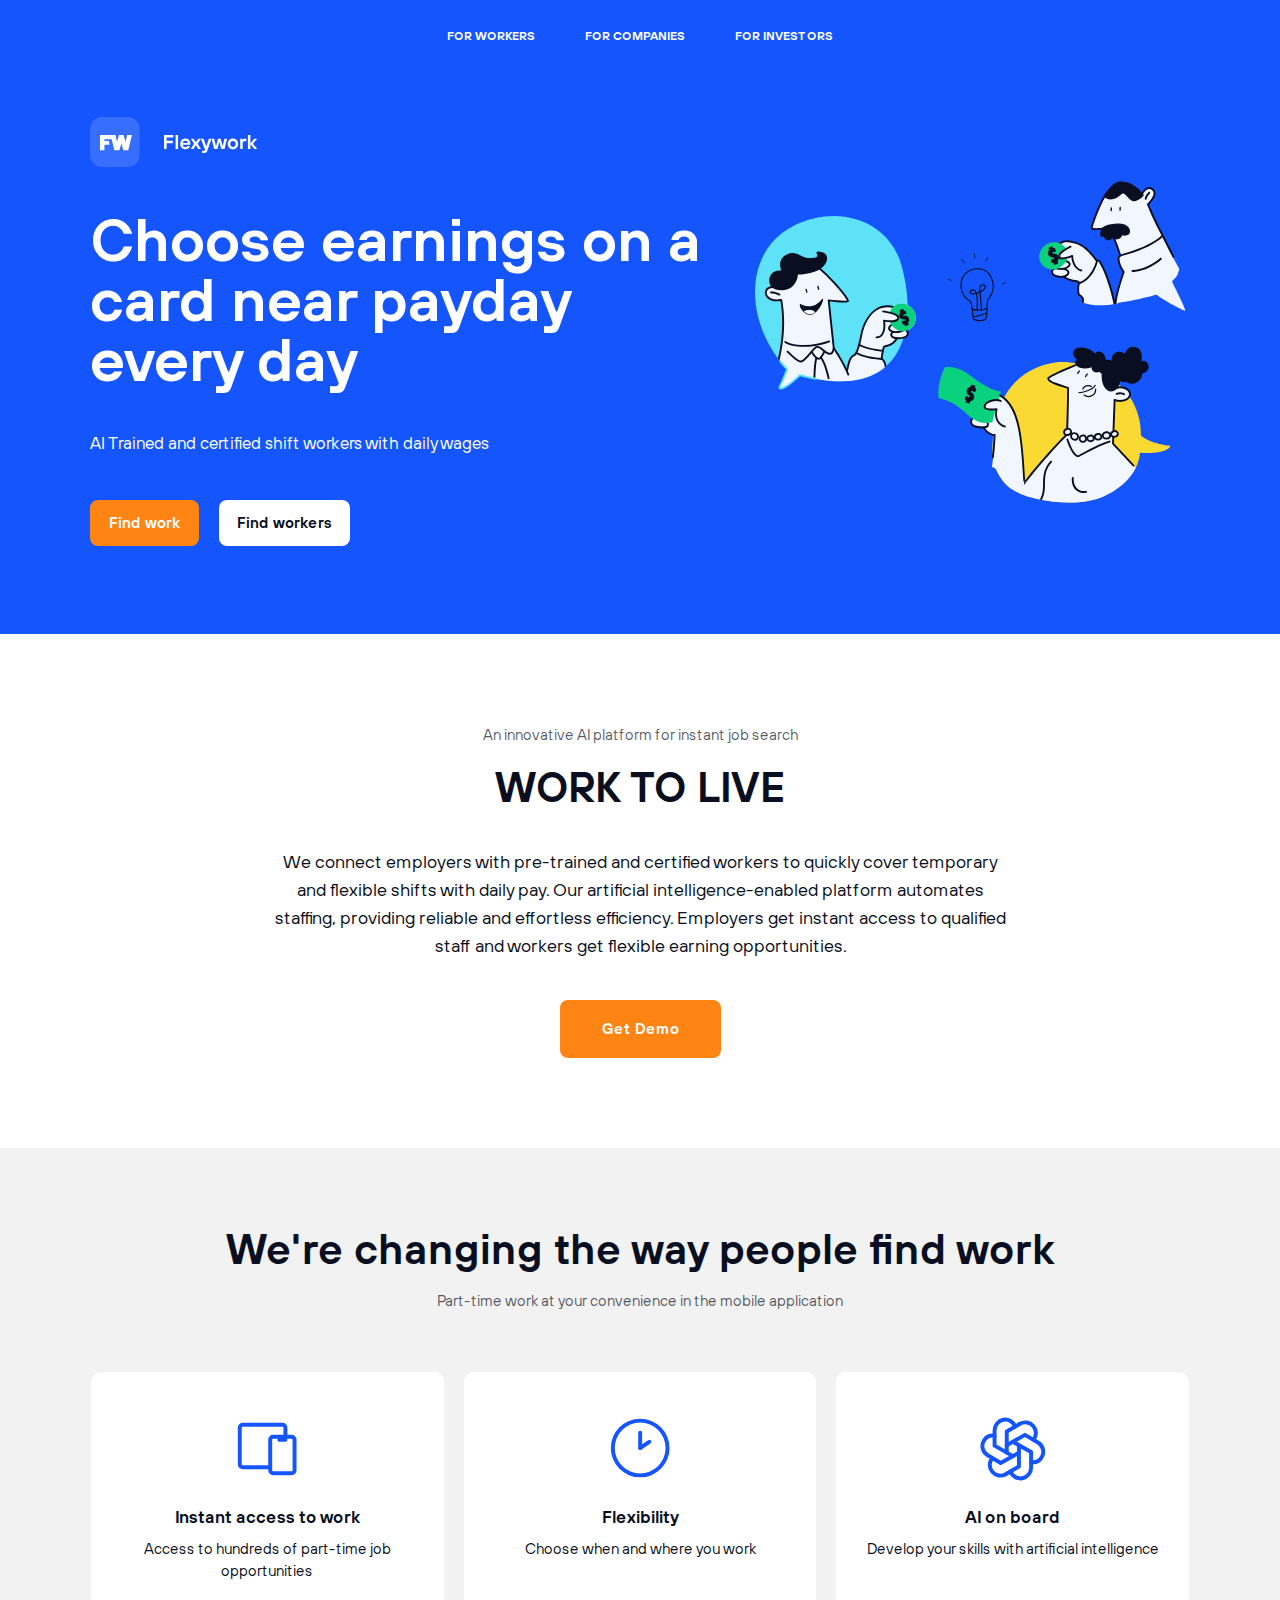
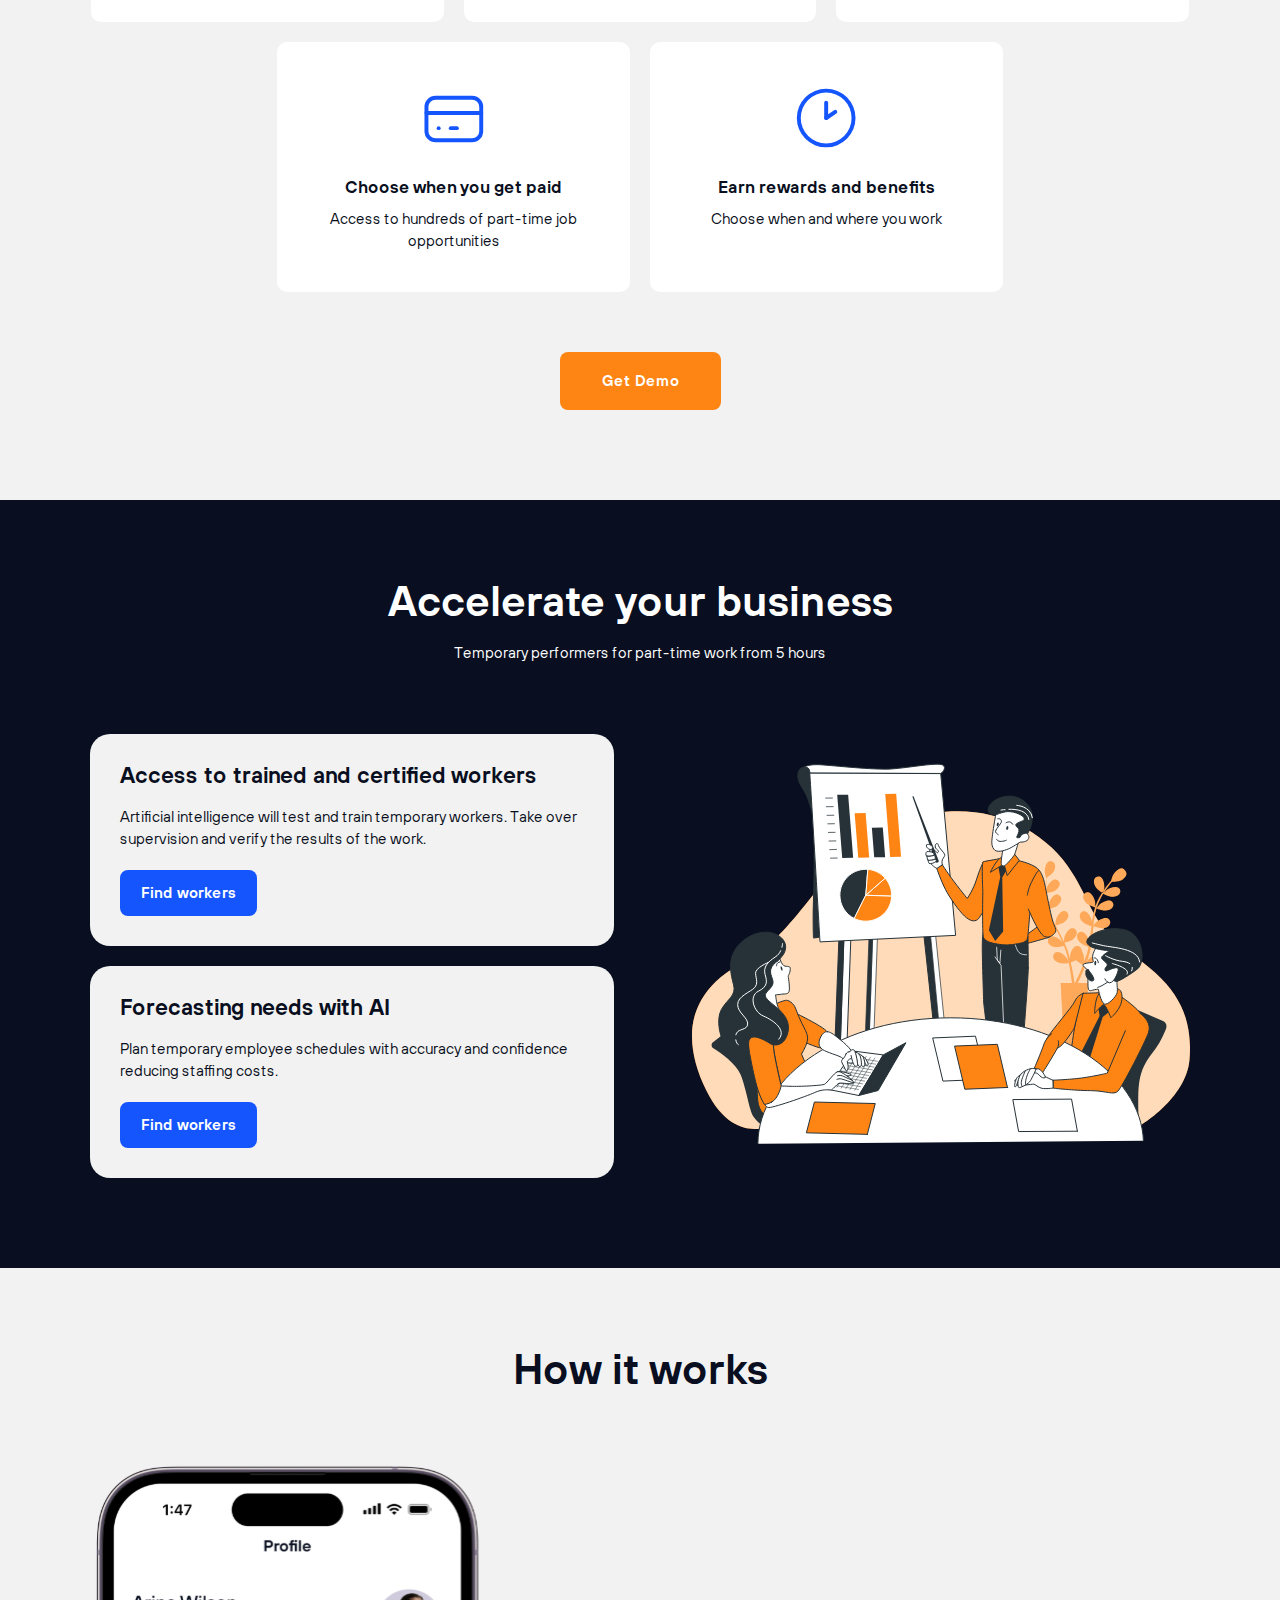
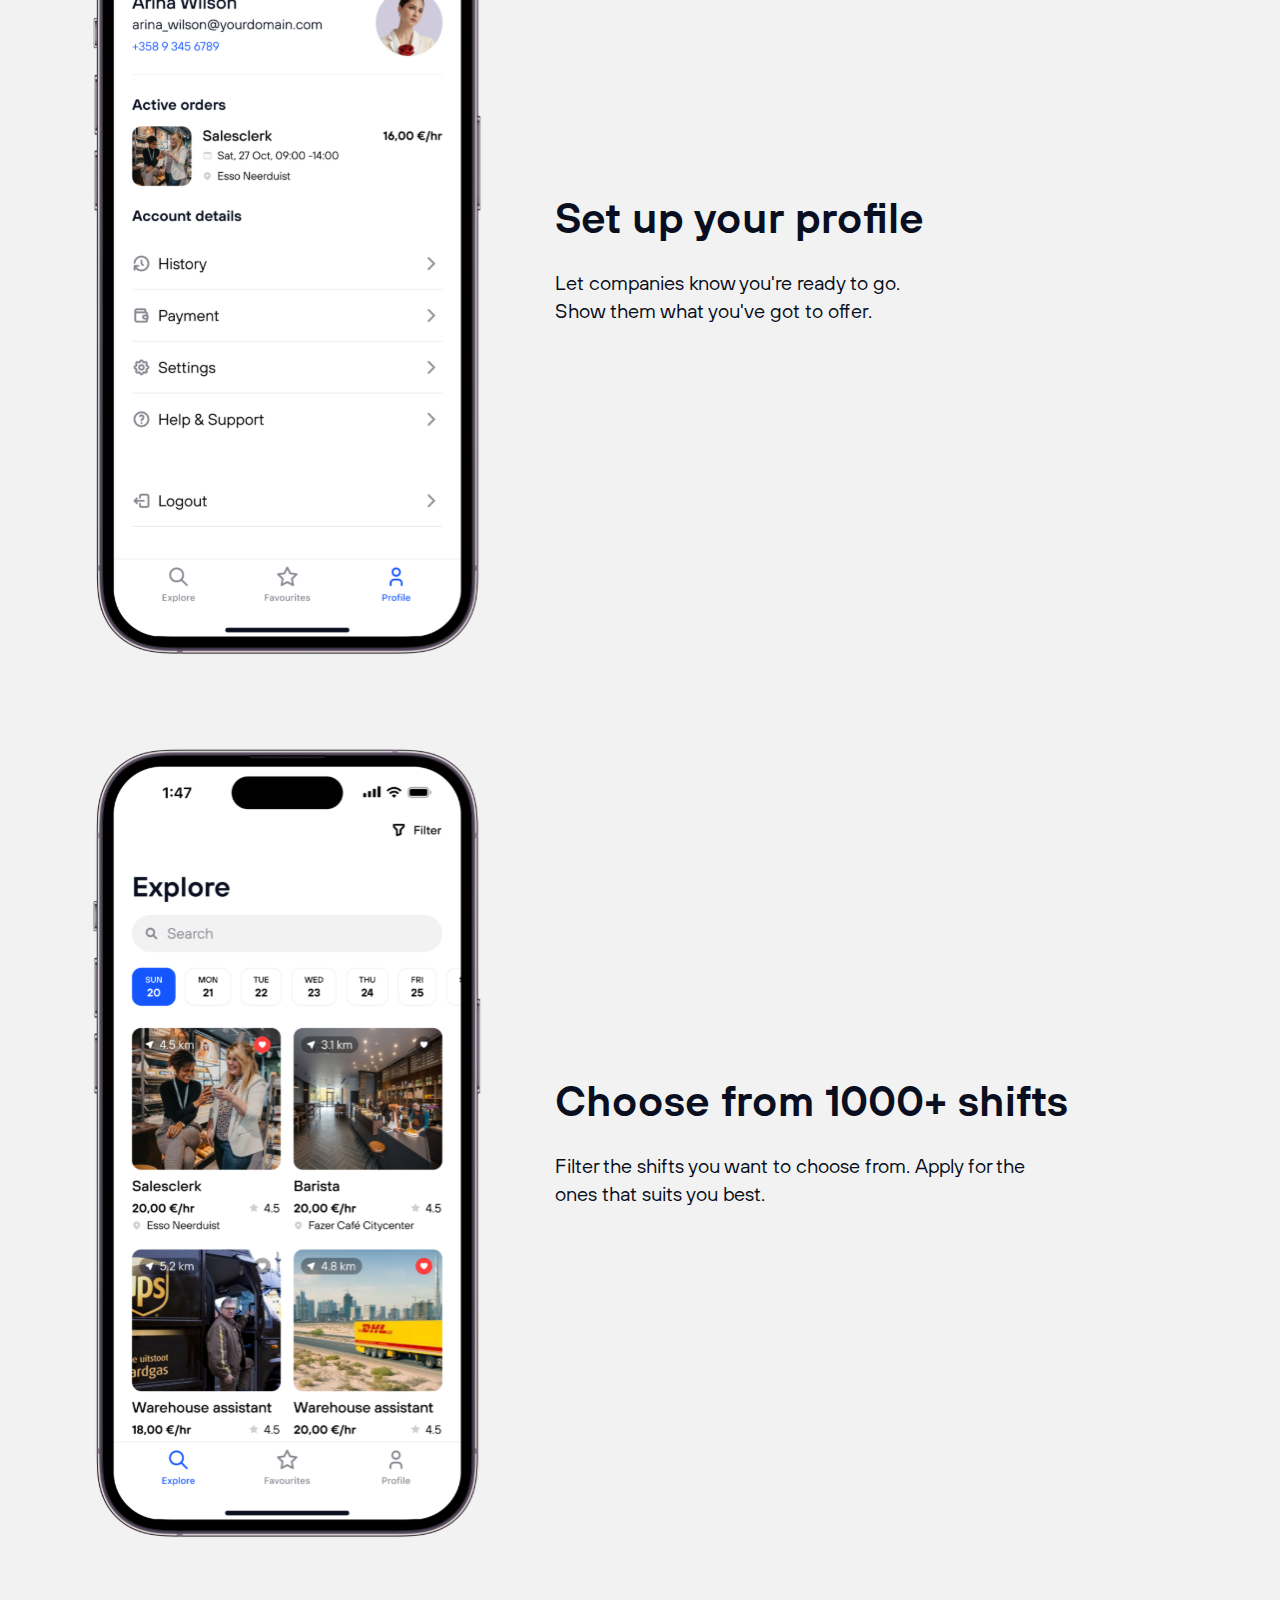
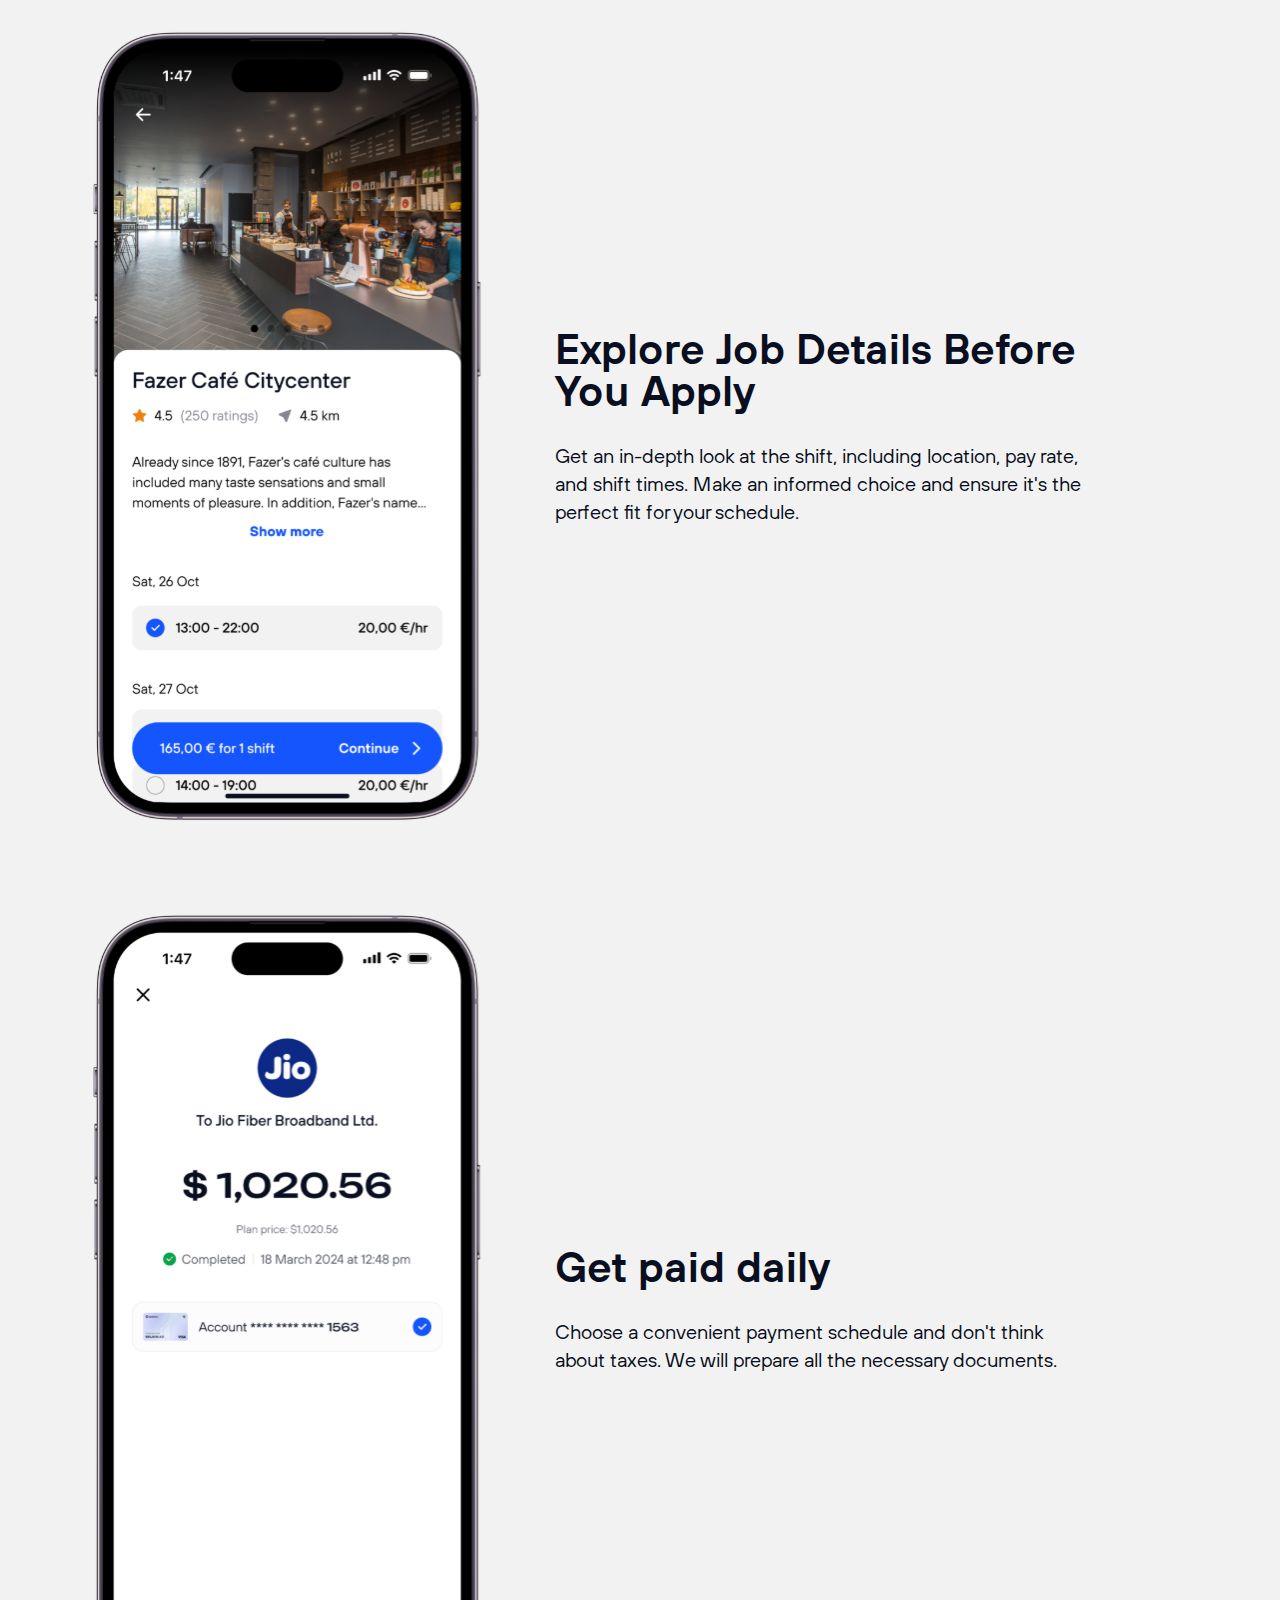
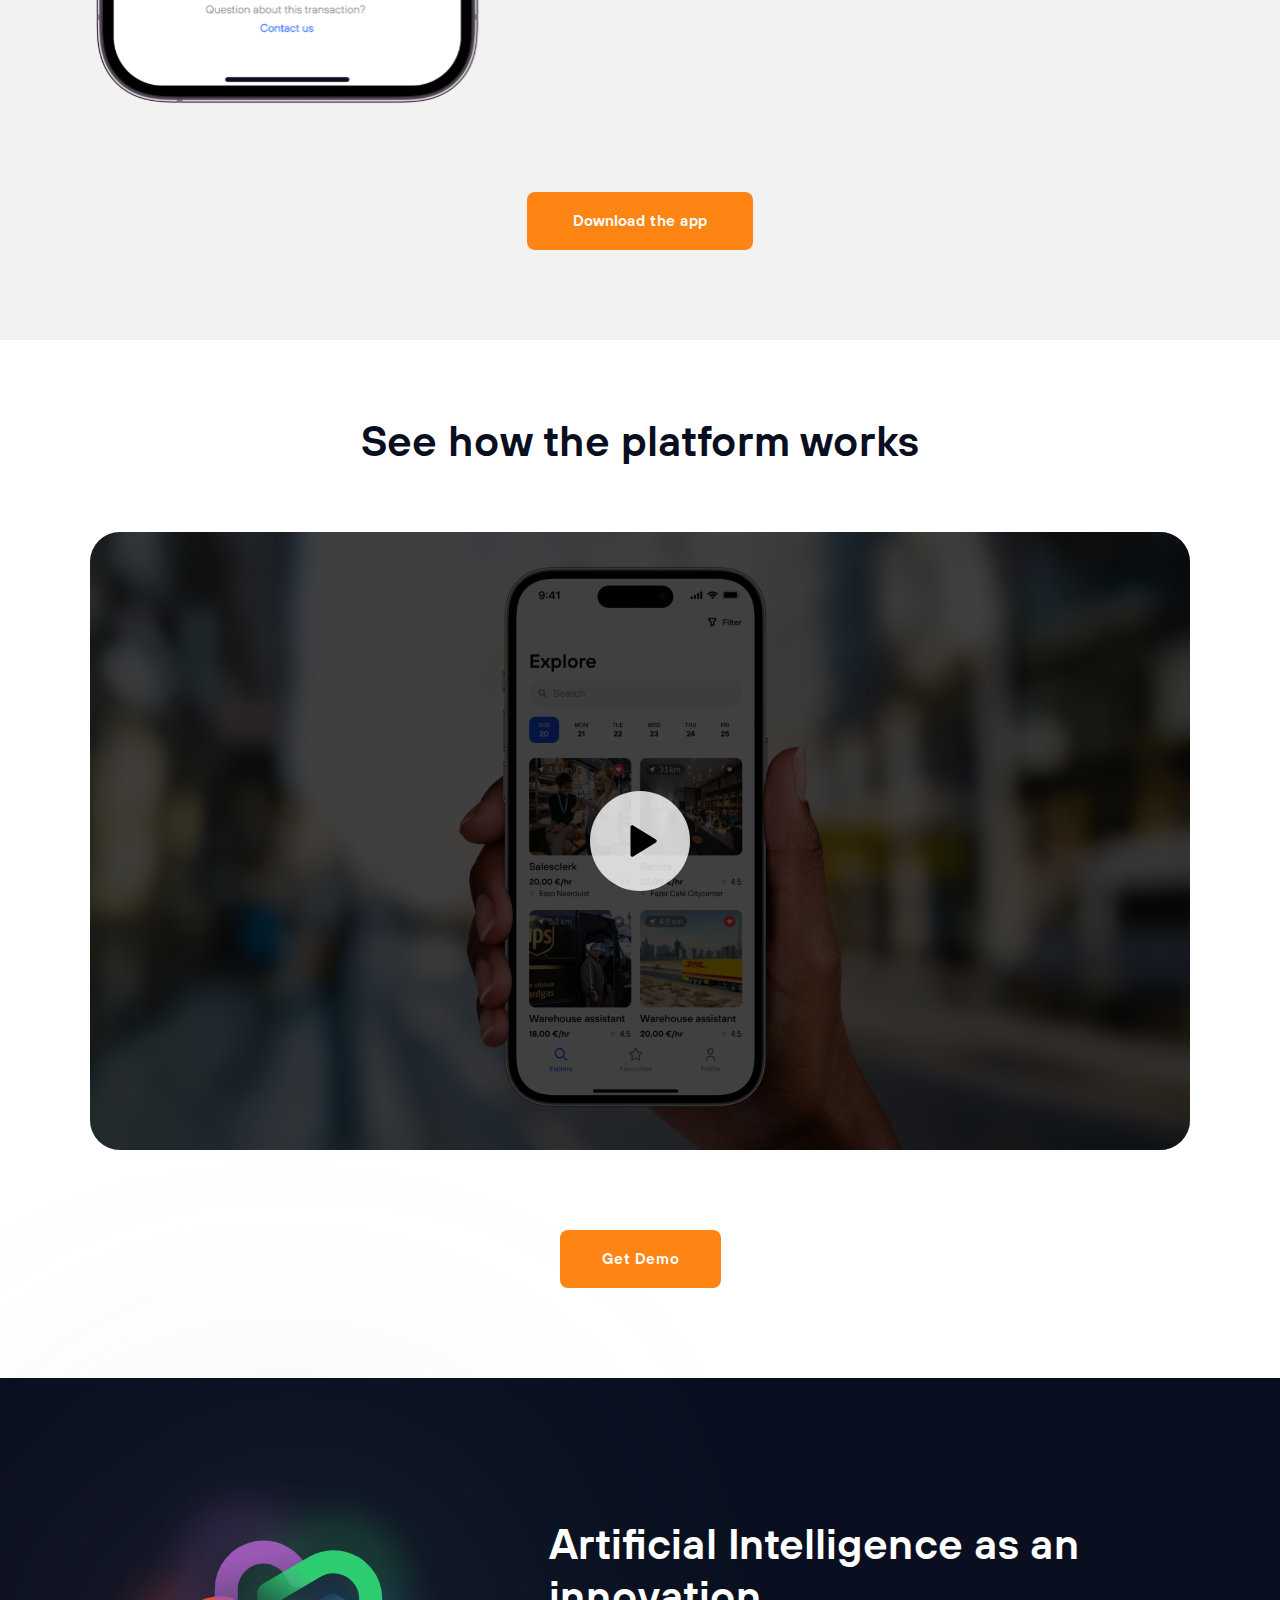
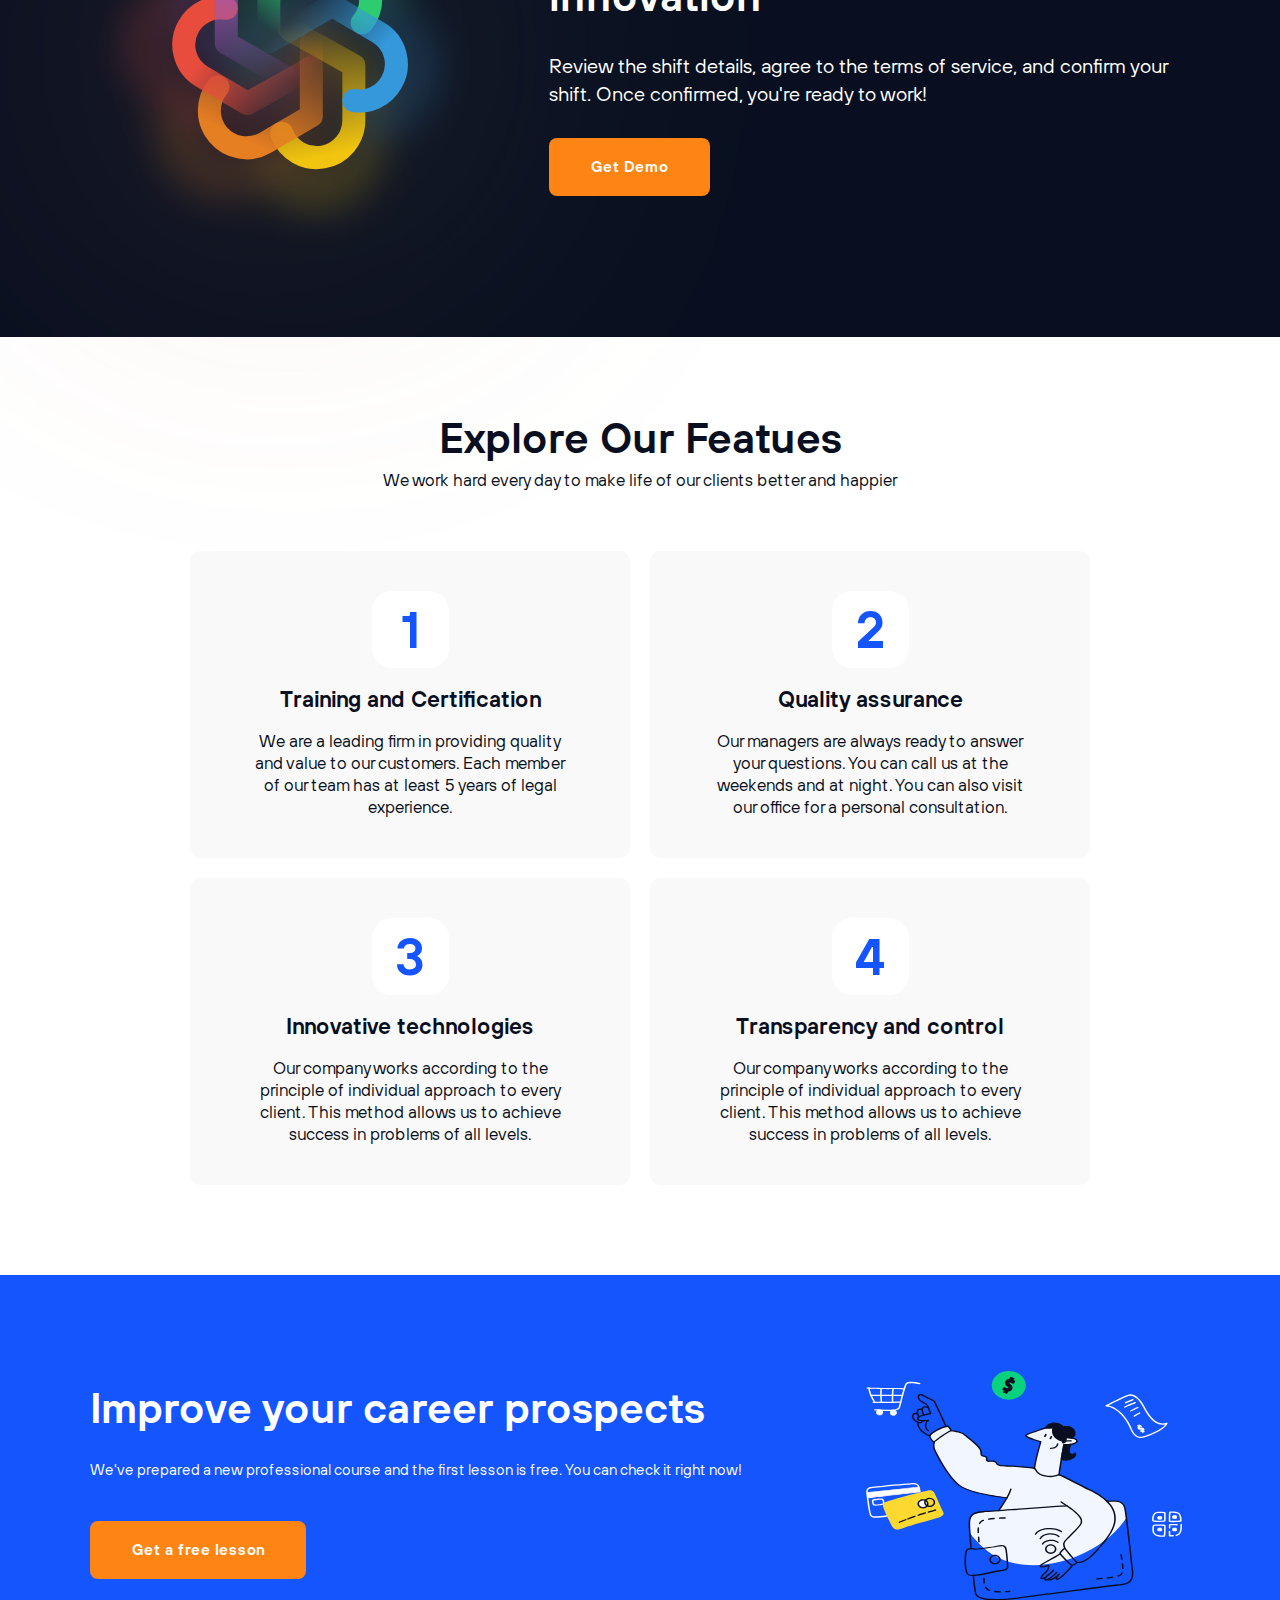
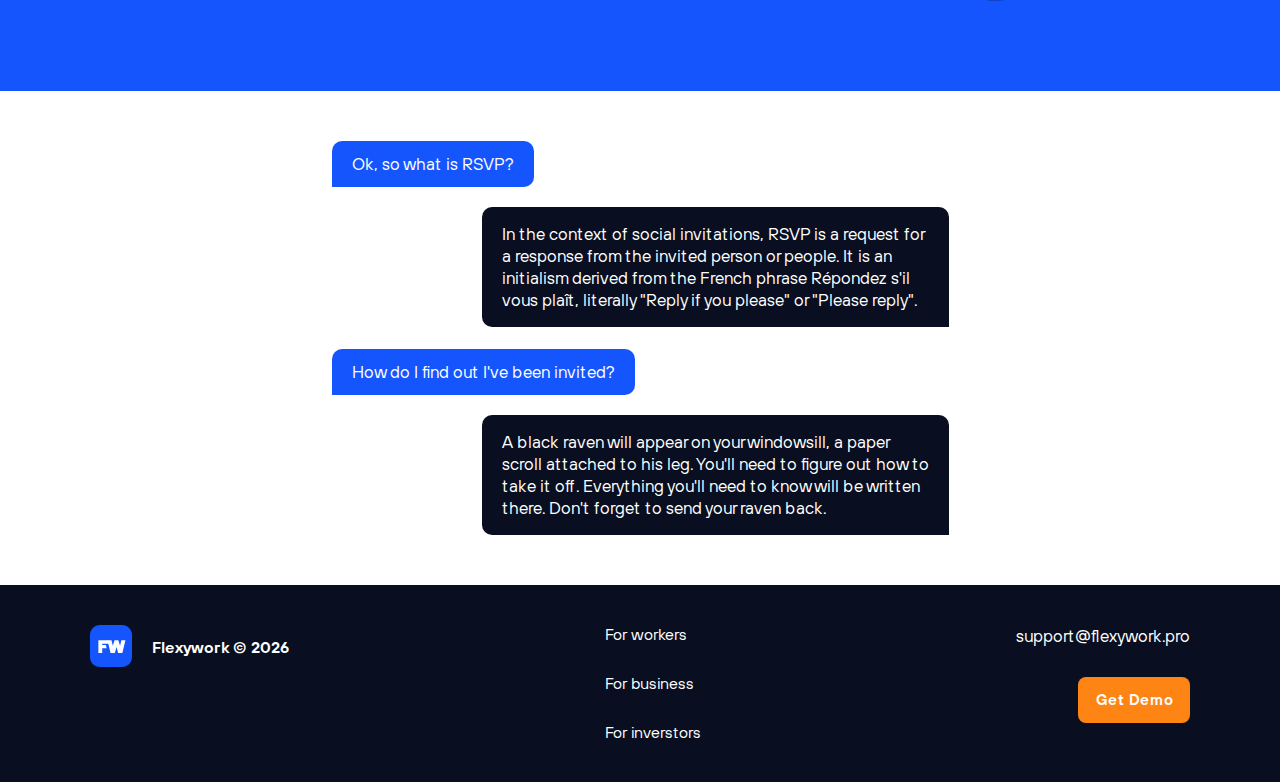
==== commit ce9b097e: "[fix]: update faq section" ====
--- a/index.html
+++ b/index.html
@@ -387,9 +387,27 @@
 
 	<section class="faq">
 		<div class="container">
-			<div class="faq__img">
-				<img src="./img/faq.svg" alt="">
-			</div>
+
+			<div class="faq__list">
+				<div class="faq__item">
+					<div class="faq__item-question">
+						<p>Ok, so what is RSVP?</p>
+					</div>
+					<div class="faq__item-answer">
+						<p>In the context of social invitations, RSVP is a request for a response from the invited person or people. It is an initialism derived from the French phrase Répondez s'il vous plaît, literally "Reply if you please" or "Please reply".</p>
+					</div>
+				</div>
+
+				<div class="faq__item">
+					<div class="faq__item-question">
+						<p>How do I find out I've been invited?</p>
+					</div>
+					<div class="faq__item-answer">
+						<p>A black raven will appear on your windowsill, a paper scroll attached to his leg. You'll need to figure out how to take it off. Everything you'll need to know will be written there. Don't forget to send your raven back.</p>
+					</div>
+				</div>
+			</div>
+
 		</div>
 	</section>
 
--- a/style.css
+++ b/style.css
@@ -885,15 +885,46 @@
 	padding: 50px 0;
 }
 
-.faq__img {
+.faq__list {
 	max-width: 617px;
-	max-height: 396px;
+	display: flex;
+	flex-direction: column;
 	margin: 0 auto;
-}
-
-.faq__img img {
-	width: 100%;
-	height: 100%;
+	gap: 22px;
+}
+
+.faq__item {
+	display: flex;
+	flex-direction: column;
+	gap: 20px;
+}
+
+.faq__item-question {
+	max-width: 467px;
+	width: fit-content;
+	display: flex;
+	padding: 12px 20px;
+	background: #1455FE;
+	border-radius: 10px 10px 10px 0px;
+}
+
+.faq__item-answer {
+	max-width: 467px;
+	width: fit-content;
+	display: flex;
+	padding: 16px 20px;
+	gap: 10px;
+	background: #090F20;
+	border-radius: 10px 10px 0px 10px;
+	margin-left: auto;
+}
+
+.faq__item p {
+	font-family: 'TT Hoves';
+	font-weight: 400;
+	font-size: 17px;
+	line-height: 22px;
+	color: #FFFFFF;
 }
 
 
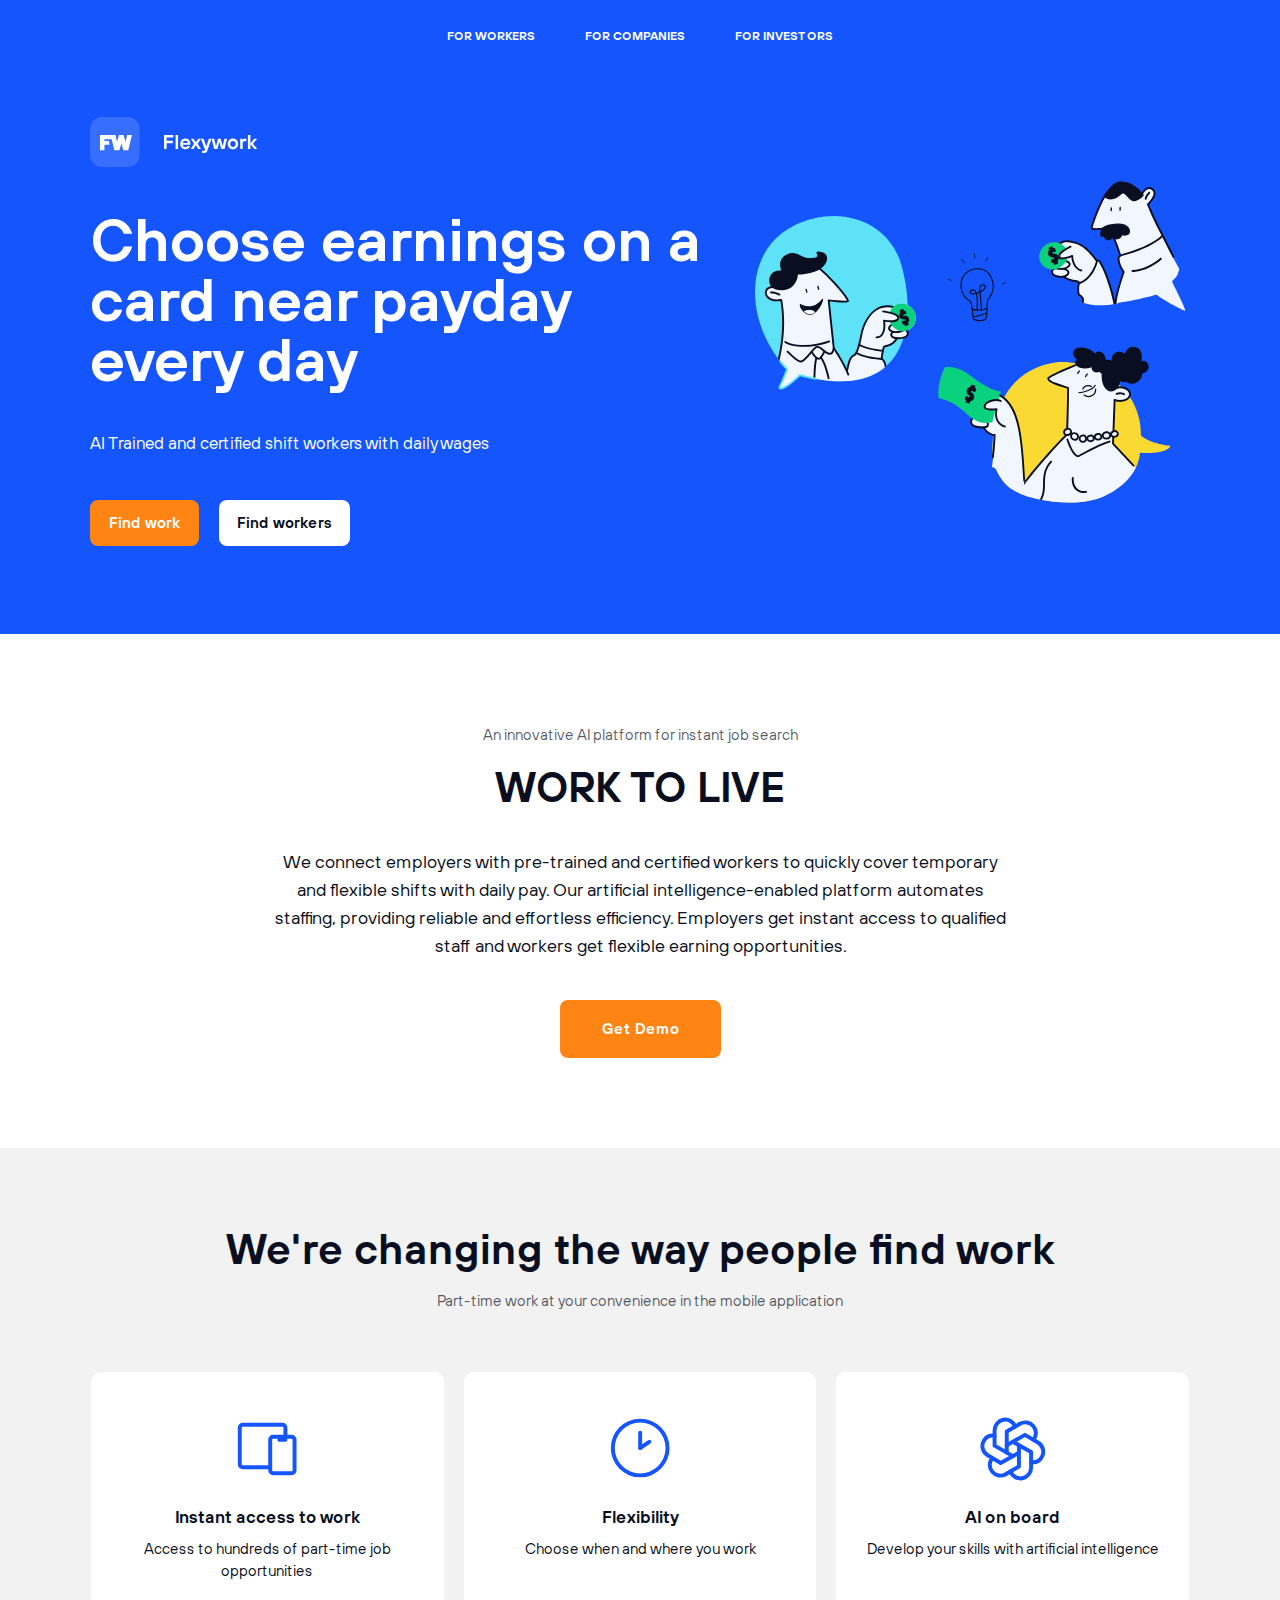
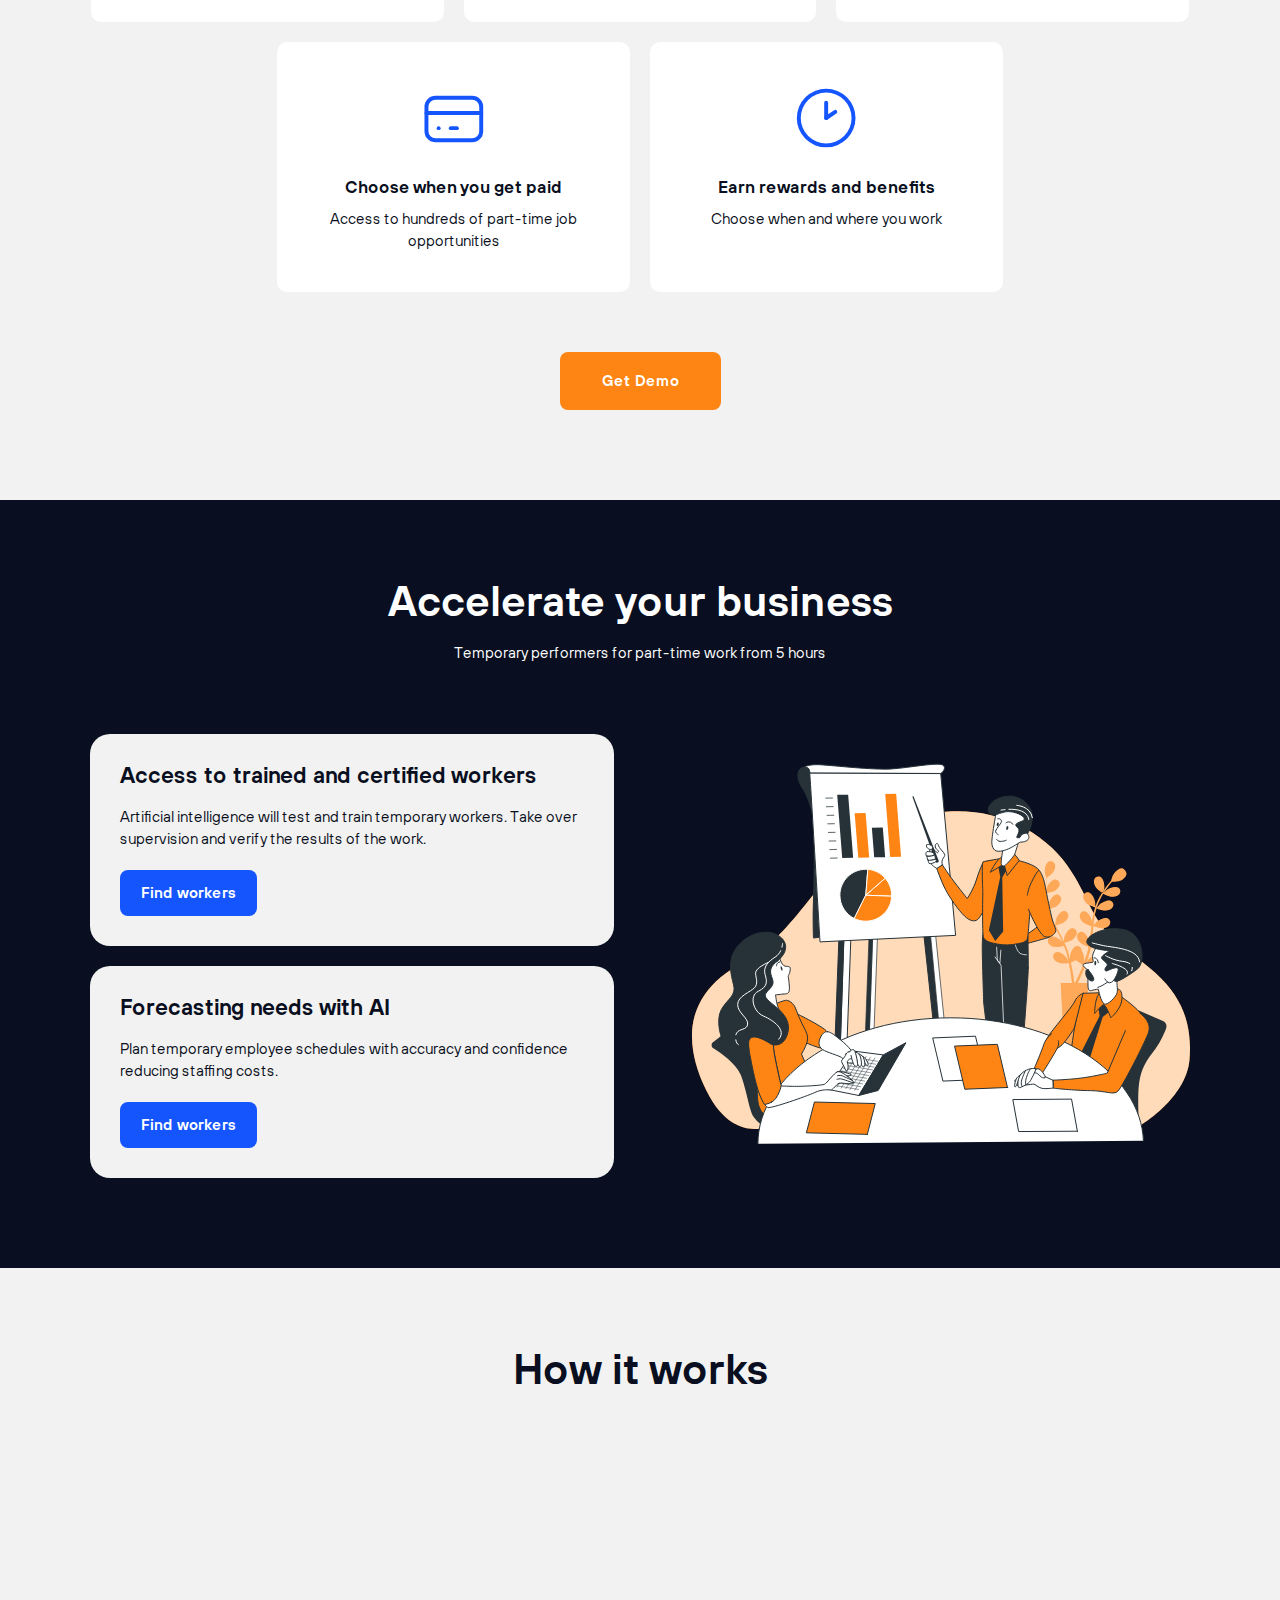
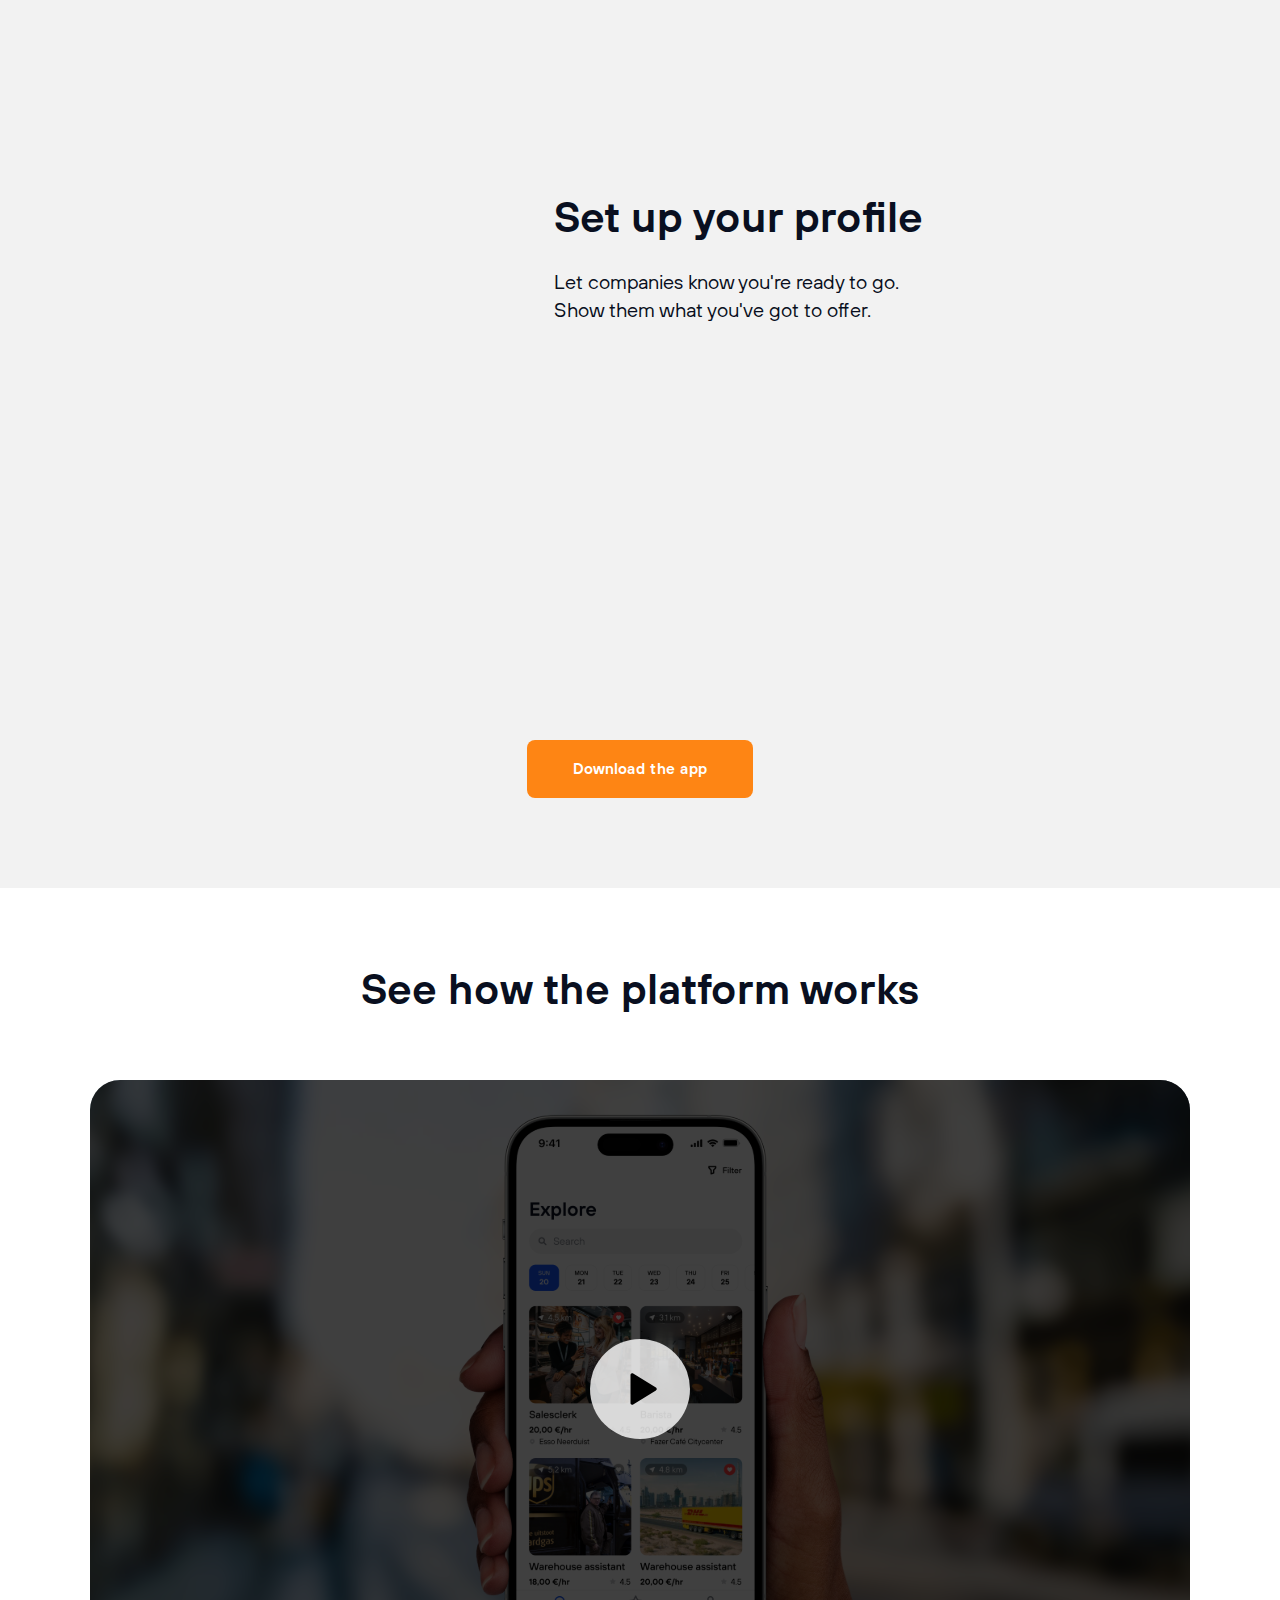
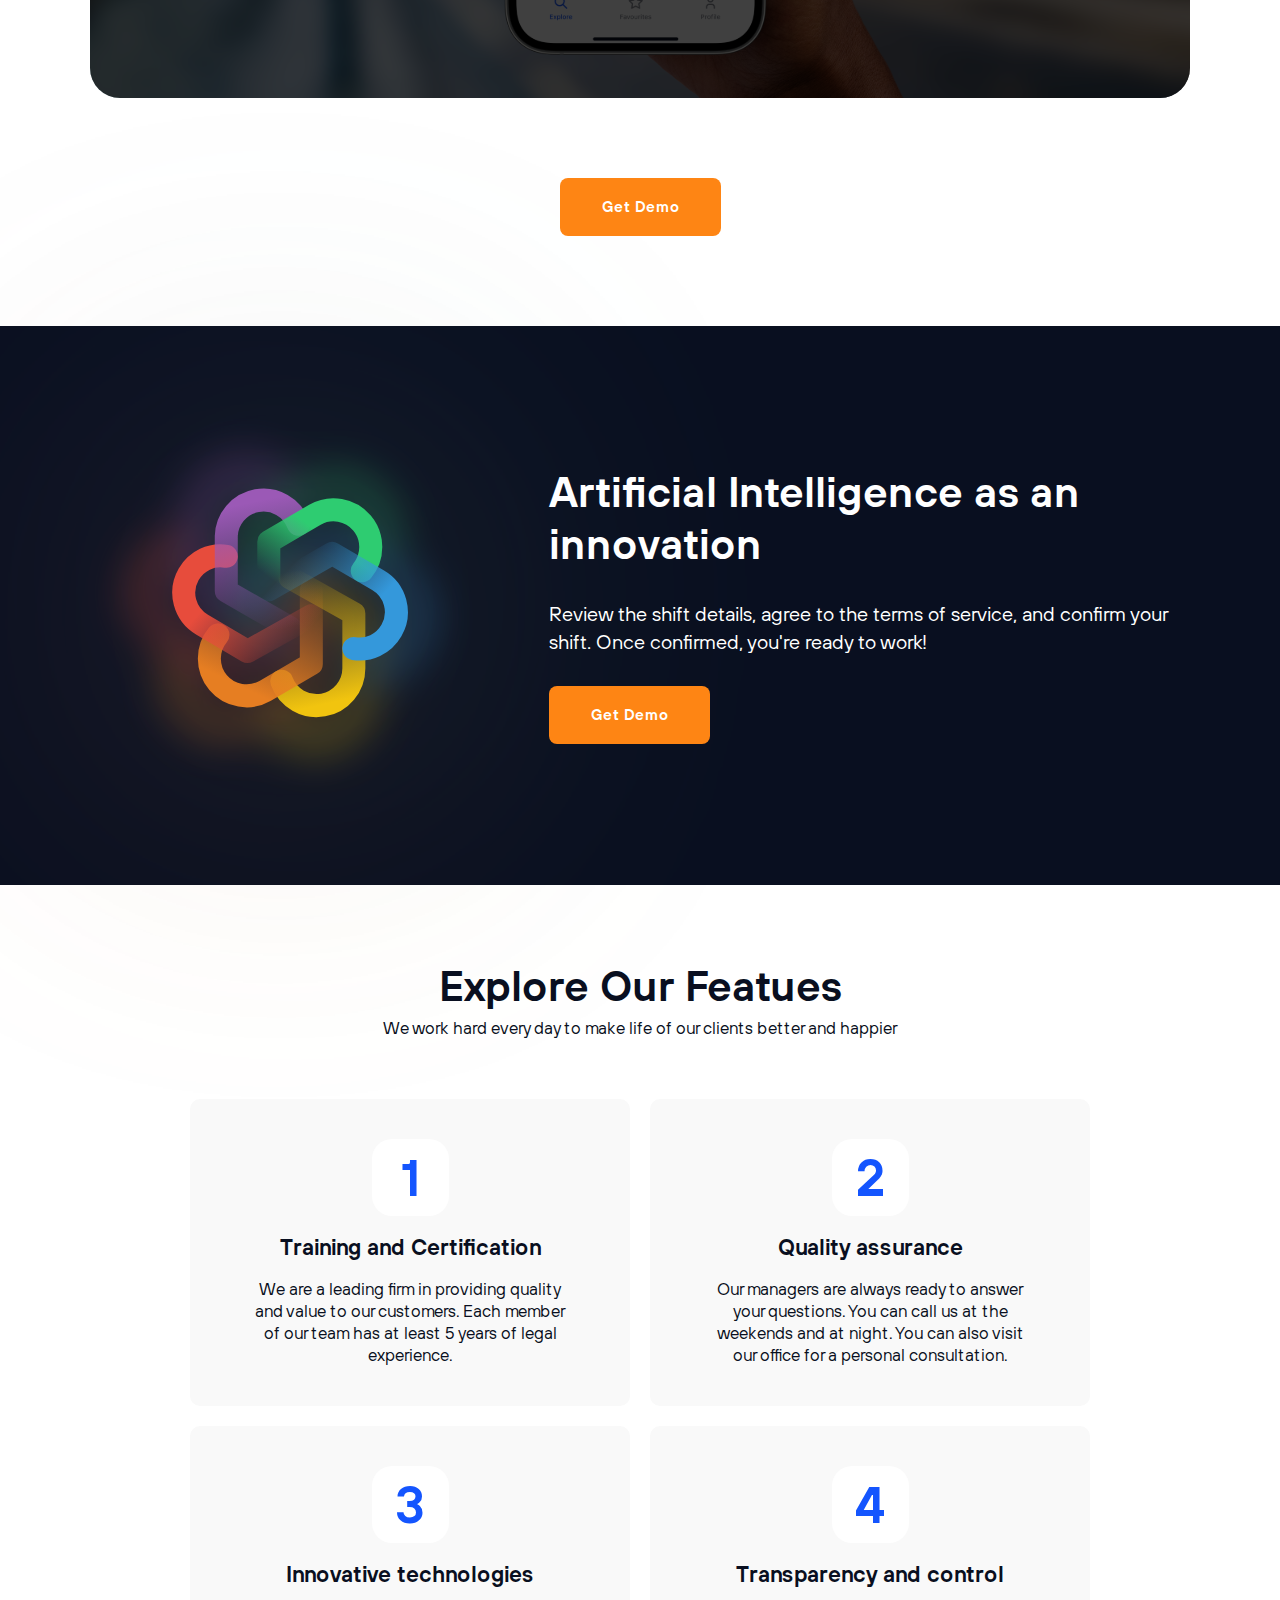
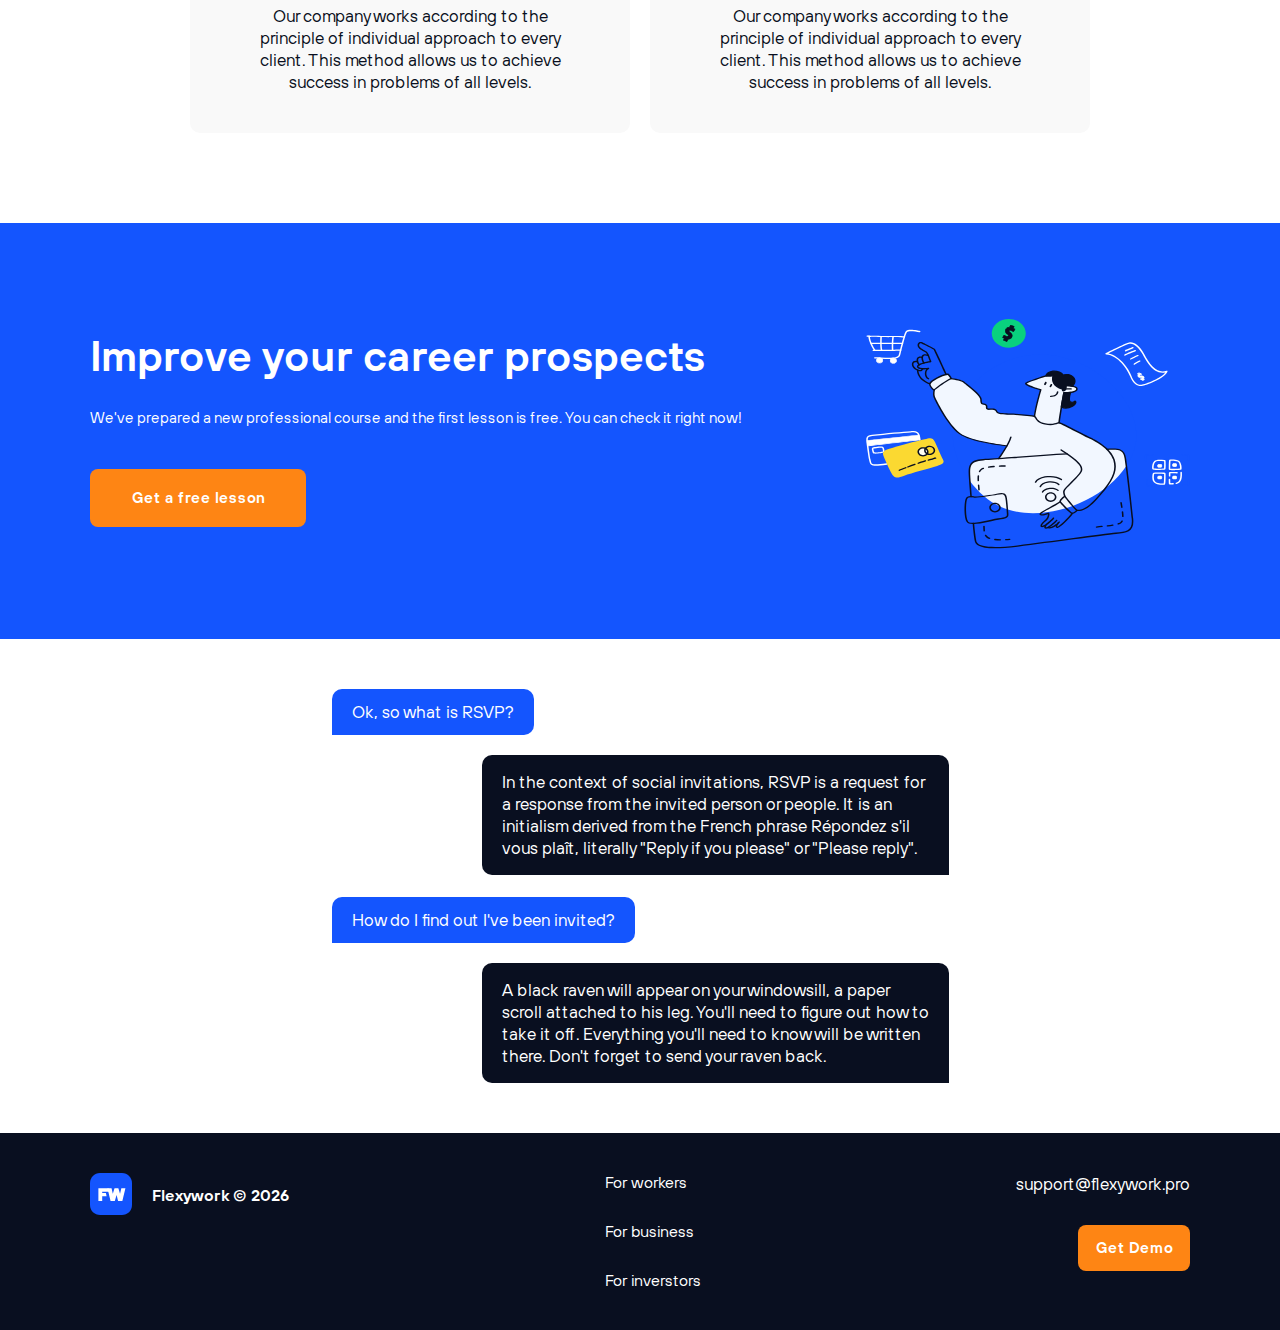
==== commit 65211ef2: "[feat]: add new slider" ====
--- a/index.html
+++ b/index.html
@@ -76,7 +76,7 @@
 					We connect employers with pre-trained and certified workers to quickly cover temporary and flexible shifts with daily pay. Our artificial intelligence-enabled platform automates staffing, providing reliable and effortless efficiency. Employers get instant access to qualified staff and workers get flexible earning opportunities.
 				</p>
 
-				<a href="/" class="button">
+				<a href="mailto:support@flexywork.pro" class="button">
 					Get Demo
 				</a>
 			</div>
@@ -149,7 +149,7 @@
 
 				</div>
 
-				<a href="/" class="button">
+				<a href="mailto:support@flexywork.pro" class="button">
 					Get Demo
 				</a>
 
@@ -204,7 +204,7 @@
 					How it works
 				</h2>
 
-				<div class="work__list">
+				<!-- <div class="work__list">
 					<div class="work__item">
 						<div class="work__item-img">
 							<img src="./img/work-1.svg" alt="">
@@ -245,9 +245,74 @@
 							<p class="work__item-desc">Choose a convenient payment schedule and don't think <br/> about taxes. We will prepare all the necessary documents.</p>
 						</div>
 					</div>
-				</div>
-
-				<a href="" class="button">
+				</div> -->
+
+				<div class="work__slider-wrapper">
+					<div class="work__slider">
+						<div id="preview" class="col">
+							<div class="preview__list">
+								<div class="vis">
+									<img src="https://flexywork.pro/img/work-1.svg" alt="" />
+								</div>
+								<div class="vis">
+									<img src="https://flexywork.pro/img/work-2.svg" alt="" />
+								</div>
+								<div class="vis">
+									<img src="https://flexywork.pro/img/work-3.svg" alt="" />
+								</div>
+								<div class="vis">
+									<img src="https://flexywork.pro/img/work-4.svg" alt="" />
+								</div>
+							</div>
+						</div>
+			
+						<div id="items" class="col">
+							<div class="items__inner">
+								<div class="items__item">
+									<h4 class="work__item-title">Set up your profile</h4>
+									<p class="work__item-desc">
+										Let companies know you're ready to go. <br />
+										Show them what you've got to offer.
+									</p>
+								</div>
+			
+								<div class="items__item">
+									<h4 class="work__item-title">Choose from 1000+ shifts</h4>
+									<p class="work__item-desc">
+										Filter the shifts you want to choose from. Apply for the
+										<br />
+										ones that suits you best.
+									</p>
+								</div>
+			
+								<div class="items__item">
+									<h4 class="work__item-title">
+										Explore Job Details Before <br />
+										You Apply
+									</h4>
+									<p class="work__item-desc">
+										Get an in-depth look at the shift, including location, pay
+										rate, <br />
+										and shift times. Make an informed choice and ensure it's the
+										<br />
+										perfect fit for your schedule.
+									</p>
+								</div>
+			
+								<div class="items__item">
+									<h4 class="work__item-title">Get paid daily</h4>
+									<p class="work__item-desc">
+										Choose a convenient payment schedule and don't think <br />
+										about taxes. We will prepare all the necessary documents.
+									</p>
+								</div>
+								
+							</div>
+						</div>
+					</div>
+				</div>
+
+				<a href="https://play.google.com/store/apps" class="button">
 					Download the app
 				</a>
 
@@ -255,6 +320,64 @@
 
 		</div>
 	</section>
+
+	<style>
+		.work__slider-wrapper {
+			position: relative;
+			height: 800px;
+			margin-bottom: 80px;
+		}
+
+		.work__slider {
+			position: absolute;
+			display: table;
+			table-layout: fixed;
+			top: 0;
+			left: 0;
+			width: 100%;
+			height: 100%;
+		}
+
+		.work__slider img {
+			position: absolute;
+			display: block;
+			height: 100%;
+			object-fit: cover;
+			object-position: center;
+		}
+
+		#preview {
+			width: 394px;
+		}
+
+		.work__slider .col {
+			display: table-cell;
+			position: relative;
+		}
+
+		.work__slider .col > div {
+			position: absolute;
+			top: 0;
+			left: 0;
+			width: 100%;
+			height: 100%;
+			overflow: hidden;
+		}
+
+		.items__item,
+		.vis {
+			padding-left: 70px;
+			height: inherit;
+			display: flex;
+			justify-content: center;
+			flex-direction: column;
+		}
+
+		.vis {
+			padding: 0px;
+		}
+
+	</style>
 
 	<section class="platform section">
 		<div class="container">
@@ -273,7 +396,7 @@
 
 			</div>
 
-			<a href="/" class="button">
+			<a href="mailto:support@flexywork.pro" class="button">
 				Get Demo
 			</a>
 
@@ -294,7 +417,7 @@
 
 					<p class="ai-section__desc">Review the shift details, agree to the terms of service, and confirm your shift. Once confirmed, you're ready to work!</p>
 
-					<a href="/" class="button">Get Demo</a>
+					<a href="mailto:support@flexywork.pro" class="button">Get Demo</a>
 				</div>
 
 			</div>
@@ -432,7 +555,7 @@
 				<div class="footer__contact">	
 					<a href="mailto:support@flexywork.pro" class="footer__link">support@flexywork.pro</a>
 
-					<a href="/" class="button">
+					<a href="mailto:support@flexywork.pro" class="button">
 						Get Demo
 					</a>
 				</div>
@@ -467,5 +590,59 @@
 		if ( $video_player ) new Player($video_player);
 	</script>
 
+	<script src="https://cdnjs.cloudflare.com/ajax/libs/jquery/3.2.1/jquery.min.js"></script>
+	<script src="https://cdnjs.cloudflare.com/ajax/libs/gsap/1.20.2/TweenMax.min.js"></script>
+	<script src="https://cdn.rawgit.com/Promo/wheel-indicator/f047fdff/lib/wheel-indicator.js"></script>
+	<script src="https://cdnjs.cloudflare.com/ajax/libs/gsap/latest/plugins/ScrollToPlugin.min.js"></script>
+	<script>
+		Init();
+
+		$(window).resize(function () {
+			Init();
+		});
+
+		function Init() {
+			$SlideHeight = $("#items").height();
+			$DivNum = $(".items__item").length;
+
+			$SliderHeight = $DivNum * $SlideHeight;			
+			$NewScrollTop = $CurrSl = 0;
+			$SlNum = $DivNum - 1;
+
+			$(".items__inner").scrollTop(0);
+			$(".preview__list").scrollTop($NewScrollTop);
+			
+			var indicator = new WheelIndicator({
+				elem: document.querySelector(".work__slider"),
+				callback: function (e) {
+					ScrollMe(e.direction);
+				},
+			});
+
+			indicator.getOption("preventMouse");
+		}
+
+		function ScrollMe(Direction) {
+			if (Direction == "down" && $CurrSl < $SlNum) {
+				$CurrSl += 1;
+				$TranslateOrigin = "100%";
+				console.log("down", $CurrSl, $SlNum);
+			} else if (Direction == "up" && $CurrSl > 0) {
+				$CurrSl -= 1;
+				$TranslateOrigin = "-100%";
+				console.log("up", $CurrSl);
+			} else {
+				exit;
+			}
+
+			$NewScrollTop = $CurrSl * $SlideHeight;
+			
+			TweenMax.to($(".col>div"), 0.6, {
+				scrollTo: { x: 0, y: $NewScrollTop },
+				ease: Expo.easeOut,
+			});			
+		}
+	</script>
+
 </body>
 </html>--- a/style.css
+++ b/style.css
@@ -1292,6 +1292,13 @@
 	}
 }
 
+@media screen and (max-width: 520px) {
+	.faq__item-answer,
+	.faq__item-question {
+		max-width: calc(100% - 20px);
+	}
+}
+
 @media screen and (max-width: 480px) {
 	.work__item-img {
 		width: 250px;
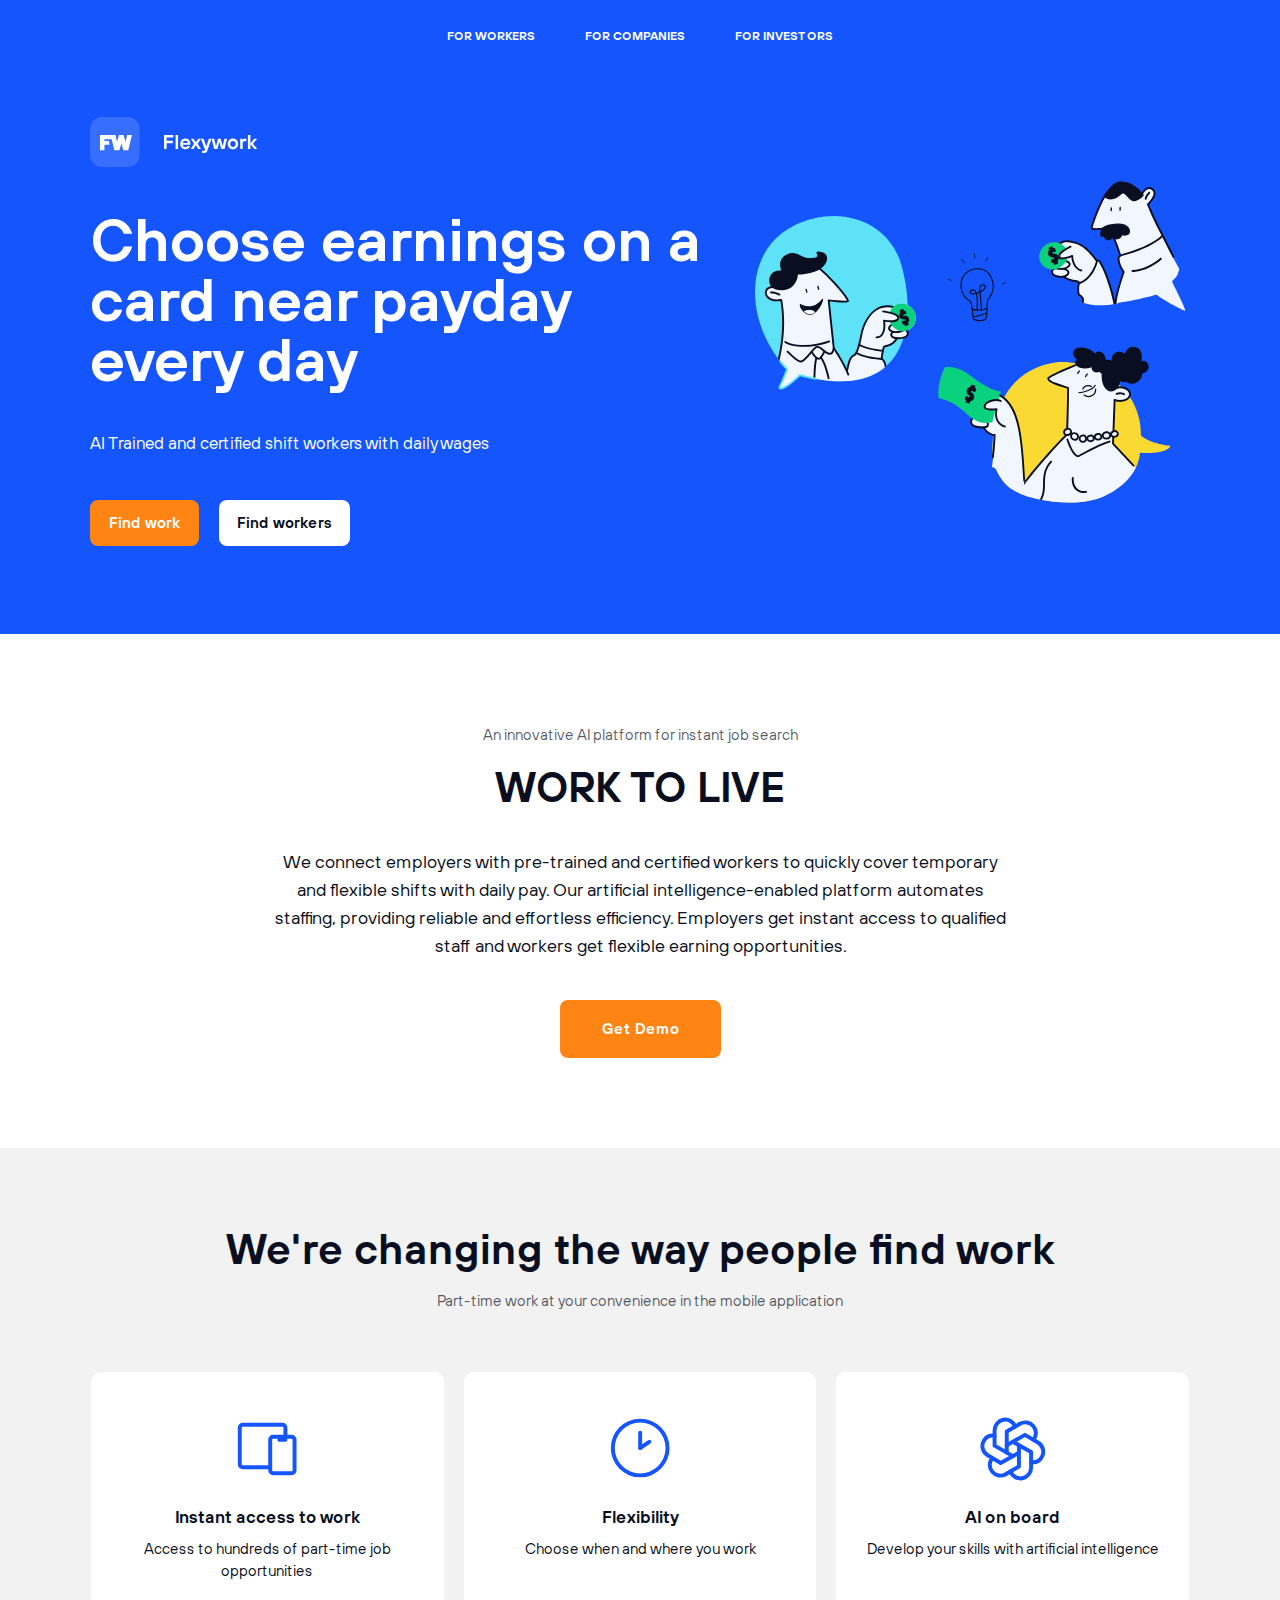
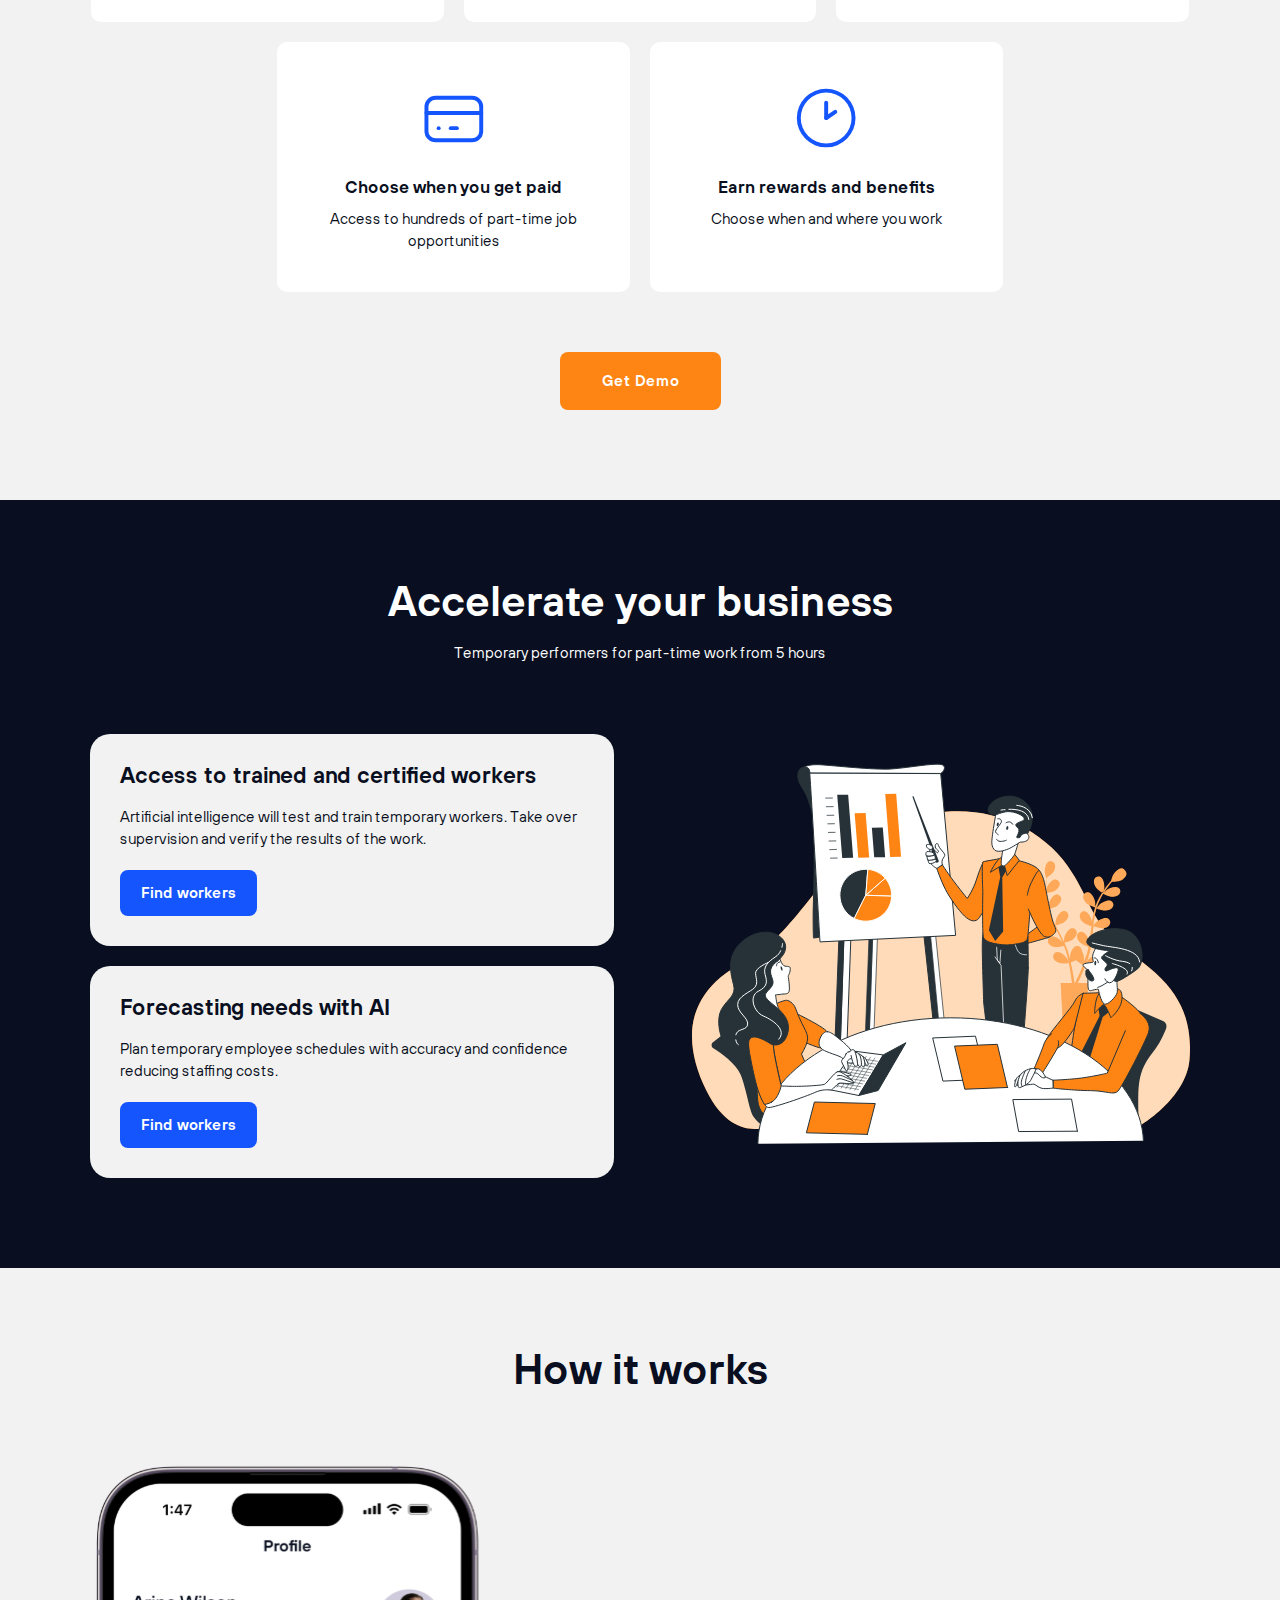
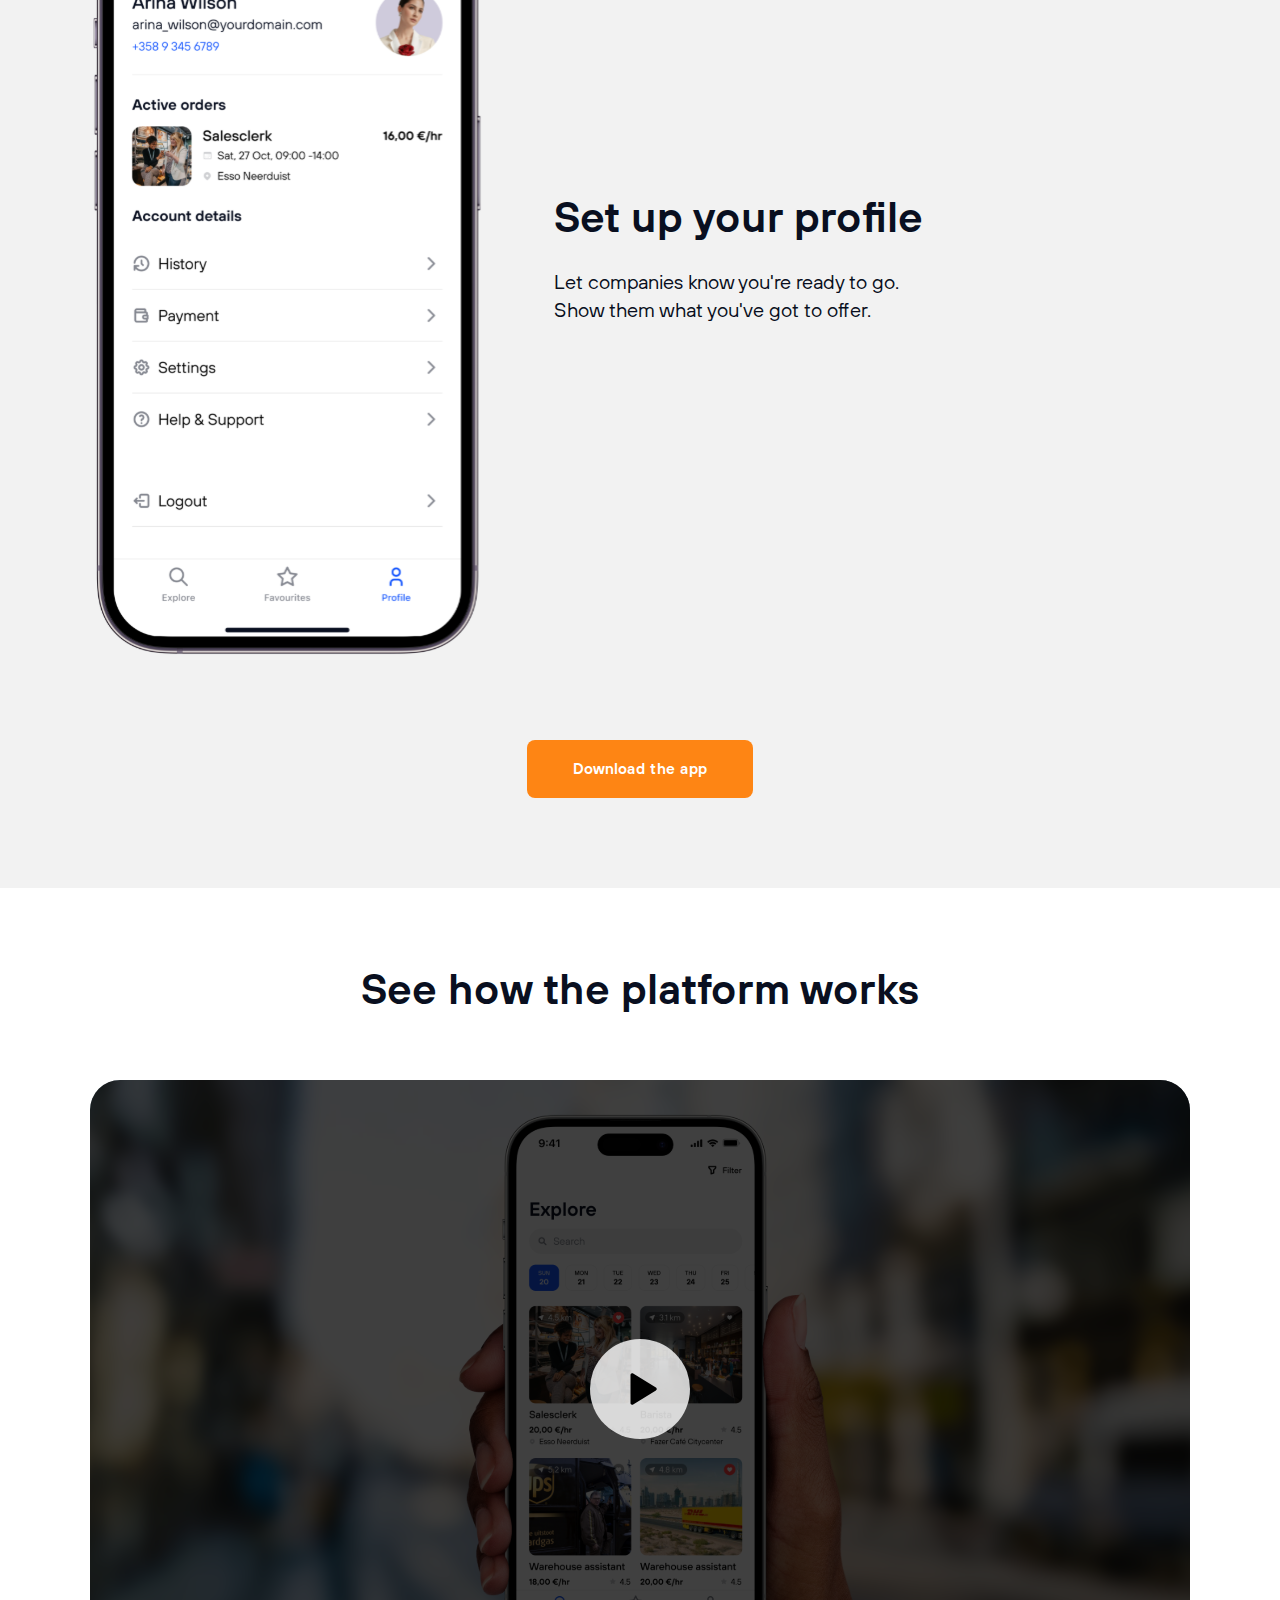
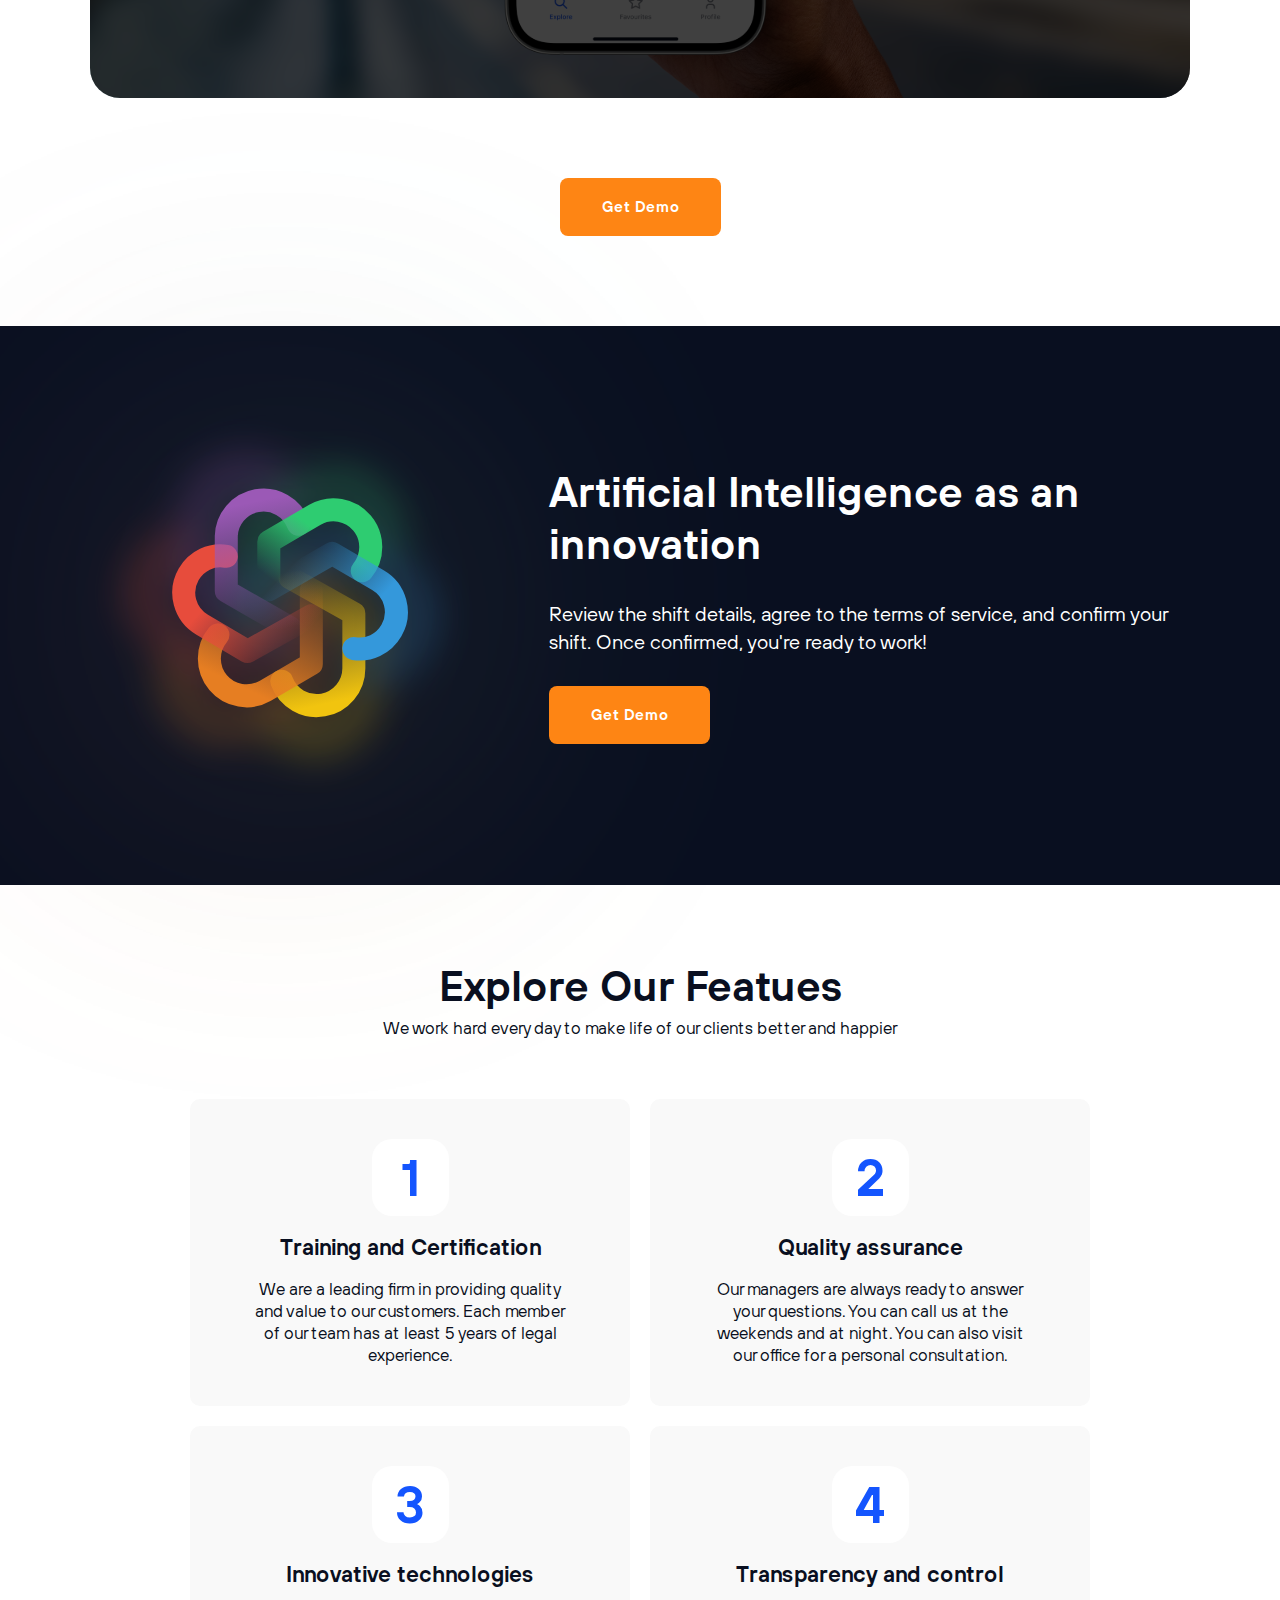
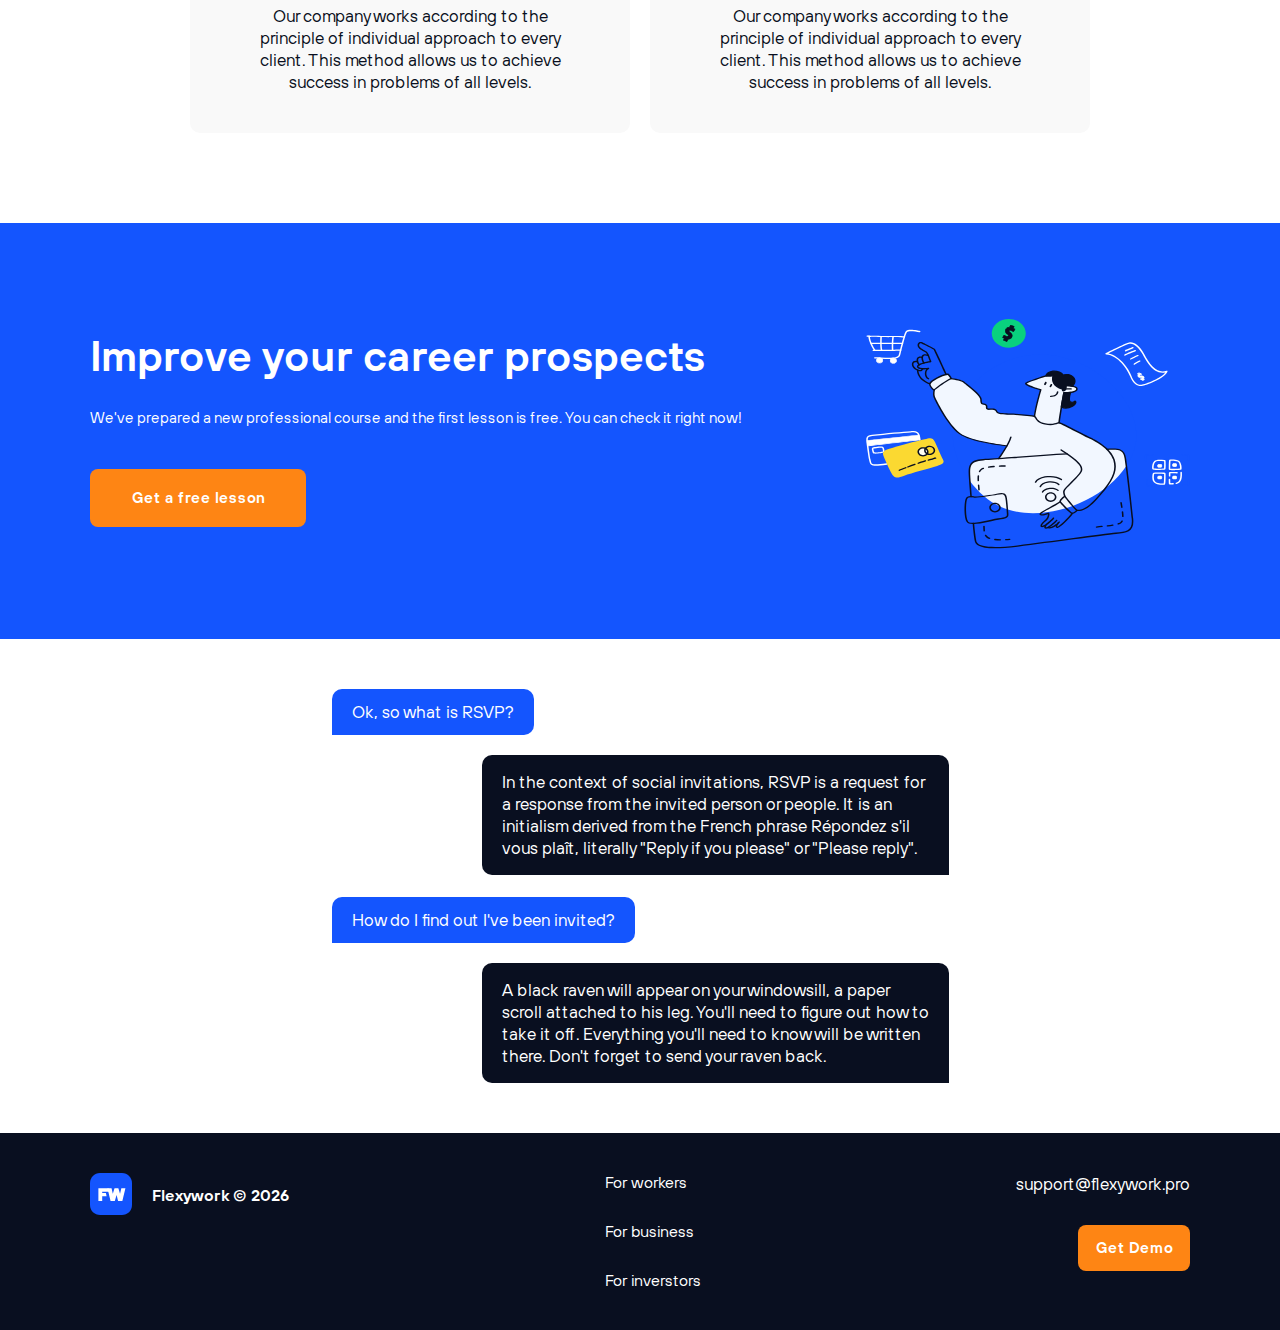
==== commit de833a81: "[feat]: add new page" ====
--- a/index.html
+++ b/index.html
@@ -51,8 +51,8 @@
 					</p>
 
 					<div class="main__buttons">
-						<a href="/" class="button">Find work</a>
-						<a href="/" class="button button--white">Find workers</a>
+						<a href="./404.html" class="button">Find work</a>
+						<a href="./404.html" class="button button--white">Find workers</a>
 					</div>
 
 				</div>
@@ -176,7 +176,7 @@
 
 						<p class="accelerate__item-desc">Artificial intelligence will test and train temporary workers. Take over supervision and verify the results of the work.</p>
 
-						<a href="/" class="button button--blue">Find workers</a>
+						<a href="./404.html" class="button button--blue">Find workers</a>
 					</div>
 
 					<div class="accelerate__item">
@@ -184,7 +184,7 @@
 
 						<p class="accelerate__item-desc">Plan temporary employee schedules with accuracy and confidence reducing staffing costs.</p>
 
-						<a href="/" class="button button--blue">Find workers</a>
+						<a href="./404.html" class="button button--blue">Find workers</a>
 					</div>
 				</div>
 
@@ -204,7 +204,7 @@
 					How it works
 				</h2>
 
-				<!-- <div class="work__list">
+				<div class="work__list">
 					<div class="work__item">
 						<div class="work__item-img">
 							<img src="./img/work-1.svg" alt="">
@@ -245,69 +245,40 @@
 							<p class="work__item-desc">Choose a convenient payment schedule and don't think <br/> about taxes. We will prepare all the necessary documents.</p>
 						</div>
 					</div>
-				</div> -->
-
-				<div class="work__slider-wrapper">
-					<div class="work__slider">
-						<div id="preview" class="col">
-							<div class="preview__list">
-								<div class="vis">
-									<img src="https://flexywork.pro/img/work-1.svg" alt="" />
-								</div>
-								<div class="vis">
-									<img src="https://flexywork.pro/img/work-2.svg" alt="" />
-								</div>
-								<div class="vis">
-									<img src="https://flexywork.pro/img/work-3.svg" alt="" />
-								</div>
-								<div class="vis">
-									<img src="https://flexywork.pro/img/work-4.svg" alt="" />
-								</div>
-							</div>
-						</div>
-			
-						<div id="items" class="col">
-							<div class="items__inner">
-								<div class="items__item">
-									<h4 class="work__item-title">Set up your profile</h4>
-									<p class="work__item-desc">
-										Let companies know you're ready to go. <br />
-										Show them what you've got to offer.
-									</p>
-								</div>
-			
-								<div class="items__item">
-									<h4 class="work__item-title">Choose from 1000+ shifts</h4>
-									<p class="work__item-desc">
-										Filter the shifts you want to choose from. Apply for the
-										<br />
-										ones that suits you best.
-									</p>
-								</div>
-			
-								<div class="items__item">
-									<h4 class="work__item-title">
-										Explore Job Details Before <br />
-										You Apply
-									</h4>
-									<p class="work__item-desc">
-										Get an in-depth look at the shift, including location, pay
-										rate, <br />
-										and shift times. Make an informed choice and ensure it's the
-										<br />
-										perfect fit for your schedule.
-									</p>
-								</div>
-			
-								<div class="items__item">
-									<h4 class="work__item-title">Get paid daily</h4>
-									<p class="work__item-desc">
-										Choose a convenient payment schedule and don't think <br />
-										about taxes. We will prepare all the necessary documents.
-									</p>
-								</div>
-								
-							</div>
+				</div>
+				
+				<div class="work__slider">
+					<div class="work__images">
+						<div class="work__image active" id="work-1">
+							<img src="./img/work-1.svg" alt="">
+						</div>
+						<div class="work__image" id="work-2">
+							<img src="./img/work-2.svg" alt="">
+						</div>
+						<div class="work__image" id="work-3">
+							<img src="./img/work-3.svg" alt="">
+						</div>
+						<div class="work__image" id="work-4">
+							<img src="./img/work-4.svg" alt="">
+						</div>
+					</div>
+
+					<div class="work__content">
+						<div class="work__item-content">
+							<h4 class="work__item-title">Set up your profile</h4>
+							<p class="work__item-desc">Let companies know you're ready to go. <br/> Show them what you've got to offer.</p>
+						</div>
+						<div class="work__item-content">
+							<h4 class="work__item-title">Choose from 1000+ shifts</h4>
+							<p class="work__item-desc">Filter the shifts you want to choose from. Apply for the <br/> ones that suits you best.</p>
+						</div>
+						<div class="work__item-content">
+							<h4 class="work__item-title">Explore Job Details Before <br/> You Apply</h4>
+							<p class="work__item-desc">Get an in-depth look at the shift, including location, pay rate, <br/> and shift times. Make an informed choice and ensure it's the <br/> perfect fit for your schedule.</p>
+						</div>
+						<div class="work__item-content">
+							<h4 class="work__item-title">Get paid daily</h4>
+							<p class="work__item-desc">Choose a convenient payment schedule and don't think <br/> about taxes. We will prepare all the necessary documents.</p>
 						</div>
 					</div>
 				</div>
@@ -320,64 +291,6 @@
 
 		</div>
 	</section>
-
-	<style>
-		.work__slider-wrapper {
-			position: relative;
-			height: 800px;
-			margin-bottom: 80px;
-		}
-
-		.work__slider {
-			position: absolute;
-			display: table;
-			table-layout: fixed;
-			top: 0;
-			left: 0;
-			width: 100%;
-			height: 100%;
-		}
-
-		.work__slider img {
-			position: absolute;
-			display: block;
-			height: 100%;
-			object-fit: cover;
-			object-position: center;
-		}
-
-		#preview {
-			width: 394px;
-		}
-
-		.work__slider .col {
-			display: table-cell;
-			position: relative;
-		}
-
-		.work__slider .col > div {
-			position: absolute;
-			top: 0;
-			left: 0;
-			width: 100%;
-			height: 100%;
-			overflow: hidden;
-		}
-
-		.items__item,
-		.vis {
-			padding-left: 70px;
-			height: inherit;
-			display: flex;
-			justify-content: center;
-			flex-direction: column;
-		}
-
-		.vis {
-			padding: 0px;
-		}
-
-	</style>
 
 	<section class="platform section">
 		<div class="container">
@@ -497,7 +410,7 @@
 
 					<p class="prospects__subtitle section__subtitle">We've prepared a new professional course and the first lesson is free. You can check it right now!</p>
 
-					<a href="/" class="button">Get a free lesson</a>
+					<a href="./404.html" class="button">Get a free lesson</a>
 				</div>
 
 				<div class="prospects__img">
@@ -590,58 +503,24 @@
 		if ( $video_player ) new Player($video_player);
 	</script>
 
-	<script src="https://cdnjs.cloudflare.com/ajax/libs/jquery/3.2.1/jquery.min.js"></script>
-	<script src="https://cdnjs.cloudflare.com/ajax/libs/gsap/1.20.2/TweenMax.min.js"></script>
-	<script src="https://cdn.rawgit.com/Promo/wheel-indicator/f047fdff/lib/wheel-indicator.js"></script>
-	<script src="https://cdnjs.cloudflare.com/ajax/libs/gsap/latest/plugins/ScrollToPlugin.min.js"></script>
 	<script>
-		Init();
-
-		$(window).resize(function () {
-			Init();
+		const foo = document.querySelector(".work__content");
+		const bar = document.querySelectorAll('.work__image');
+		const thresholds = [0, 400, 1160, 2000];
+		const activeIndex = [0, 1, 2, 3];
+
+		foo.addEventListener("scroll", () => {
+			let currentIndex = 0;
+
+			for (let i = 0; i < thresholds.length; i++) {
+				if (foo.scrollTop >= thresholds[i]) {
+					currentIndex = i;
+				}
+			}
+
+			bar.forEach((image) => image.classList.remove("active"));
+			bar[currentIndex].classList.add("active");
 		});
-
-		function Init() {
-			$SlideHeight = $("#items").height();
-			$DivNum = $(".items__item").length;
-
-			$SliderHeight = $DivNum * $SlideHeight;			
-			$NewScrollTop = $CurrSl = 0;
-			$SlNum = $DivNum - 1;
-
-			$(".items__inner").scrollTop(0);
-			$(".preview__list").scrollTop($NewScrollTop);
-			
-			var indicator = new WheelIndicator({
-				elem: document.querySelector(".work__slider"),
-				callback: function (e) {
-					ScrollMe(e.direction);
-				},
-			});
-
-			indicator.getOption("preventMouse");
-		}
-
-		function ScrollMe(Direction) {
-			if (Direction == "down" && $CurrSl < $SlNum) {
-				$CurrSl += 1;
-				$TranslateOrigin = "100%";
-				console.log("down", $CurrSl, $SlNum);
-			} else if (Direction == "up" && $CurrSl > 0) {
-				$CurrSl -= 1;
-				$TranslateOrigin = "-100%";
-				console.log("up", $CurrSl);
-			} else {
-				exit;
-			}
-
-			$NewScrollTop = $CurrSl * $SlideHeight;
-			
-			TweenMax.to($(".col>div"), 0.6, {
-				scrollTo: { x: 0, y: $NewScrollTop },
-				ease: Expo.easeOut,
-			});			
-		}
 	</script>
 
 </body>
--- a/style.css
+++ b/style.css
@@ -1,3 +1,17 @@
+:root {
+	--main-black: #000000;
+    --main-dark: #090F20;
+	--main-dark-hover: rgba(9, 15, 32, 0.7);
+	--main-orange: #FE8514;
+	--main-orange-hover: rgba(254,133,20, .8);
+	--main-white: #FFFFFF;
+	--main-white-hover: rgba(254,255,255, .8);
+	--main-blue: #1455FE;
+	--main-blue-hover: rgba(20,85,254, .8);
+	--main-grey: #F2F2F2;
+	--grey: #F9F9F9;
+}
+
 @font-face {
     font-family: "TT Hoves";
     src: url("./fonts/TTHoves-Regular.woff2") format("woff2");
@@ -94,7 +108,7 @@
 	font-size: 42px;
 	line-height: 22px;
 	text-align: center;
-	color: #090F20;
+	color: var(--main-dark);
 }
 
 .section__subtitle {
@@ -103,7 +117,7 @@
 	font-size: 15px;
 	line-height: 22px;
 	text-align: center;
-	color: rgba(9, 15, 32, 0.7);
+	color: var(--main-dark-hover);
 }
 
 .button {
@@ -119,44 +133,44 @@
 	text-align: center;
 	height: 58px;
 	
-	background: #FE8514;
+	background: var(--main-orange);
 	border-radius: 8px;
 
 	font-family: 'TT Hoves';
 	font-weight: 600;
 	font-size: 15px;
 	line-height: 22px;
-	color: #FFFFFF;
+	color: var(--main-white);
 	-webkit-transition: all .3s ease;
 	-o-transition: all .3s ease;
 	transition: all .3s ease;
 }
 
 .button:hover {
-	background: rgba(254,133,20, .8);
+	background: var(--main-orange-hover);
 }
 
 .button--white {
-	background: #FFFFFF;
-	color: #090F20;
+	background: var(--main-white);
+	color: var(--main-dark);
 }
 
 .button--white:hover {
-	background: rgba(254,255,255, .8);
+	background: var(--main-white-hover);
 }
 
 .button--blue {
-	background: #1455FE;
+	background: var(--main-blue);
 }
 
 .button--blue:hover {
-	background: rgba(20,85,254, .8);
+	background: var(--main-blue-hover);
 }
 
 
 .header {
 	padding: 25px 0 23px;
-	background: #1455FE;
+	background: var(--main-blue);
 }
 
 .header__inner {
@@ -196,7 +210,7 @@
 	font-size: 12px;
 	line-height: 14px;
 	text-transform: uppercase;
-	color: #FFFFFF;
+	color: var(--main-white);
 }
 
 .nav__item a::before {
@@ -206,7 +220,7 @@
 	bottom: -8px;
 	width: 0;
 	height: 1px;
-	background: #fff;
+	background: var(--main-white);
 	-webkit-transition: all .3s ease;
 	-o-transition: all .3s ease;
 	transition: all .3s ease;
@@ -232,7 +246,7 @@
 .burger span {
     width: 100%;
     height: 2px;
-    background: #fff;
+    background: var(--main-white);
     border-radius: 8px;
 }
 
@@ -246,7 +260,7 @@
             transform: translate(-50%, -50%);
     width: calc(100% - 10px);
     height: 2px;
-    background: #fff;
+    background: var(--main-white);
     border-radius: 8px;
 }
 
@@ -271,7 +285,7 @@
 	position: absolute;
 	left: 0;
 	top: 50%;
-	background: #000;
+	background: var(--main-black);
 }
 
 .burger.close::before {
@@ -281,7 +295,7 @@
 
 .main {
 	padding: 50px 0 88px;
-	background: #1455FE;
+	background: var(--main-blue);
 }
 
 .main__inner {
@@ -325,7 +339,7 @@
 	font-weight: 600;
 	font-size: 60px;
 	line-height: 60px;
-	color: #FFFFFF;
+	color: var(--main-white);
 	margin-bottom: 43px;
 }
 
@@ -334,7 +348,7 @@
 	font-weight: 400;
 	font-size: 17px;
 	line-height: 20px;
-	color: #FFFFFF;
+	color: var(--main-white);
 	margin-bottom: 47px;
 }
 
@@ -384,7 +398,7 @@
 	font-weight: 400;
 	font-size: 18px;
 	line-height: 28px;
-	color: #090F20;
+	color: var(--main-dark);
 }
 
 .about .button {
@@ -394,7 +408,7 @@
 
 
 .advantages {
-	background: #F2F2F2;
+	background: var(--main-grey);
 }
 
 .advantages__title {
@@ -432,7 +446,7 @@
 	    -ms-flex-direction: column;
 	        flex-direction: column;
 	padding: 40px 20px;
-	background: #FFFFFF;
+	background: var(--main-white);
 	border-radius: 10px;
 }
 
@@ -452,7 +466,7 @@
 	font-weight: 600;
 	font-size: 17px;
 	line-height: 22px;
-	color: #090F20;
+	color: var(--main-dark);
 	margin-bottom: 10px;
 }
 
@@ -461,7 +475,7 @@
 	font-weight: 400;
 	font-size: 15px;
 	line-height: 22px;
-	color: #090F20;
+	color: var(--main-dark);
 }
 
 .advantages .button {
@@ -471,16 +485,16 @@
 
 
 .accelerate {
-	background: #090F20;
+	background: var(--main-dark);
 }
 
 .accelerate__title {
-	color: #fff;
+	color: var(--main-white);
 	margin-bottom: 30px;
 }
 
 .accelerate__subtitle {
-	color: #fff;
+	color: var(--main-white);
 	margin-bottom: 70px;
 }
 
@@ -518,7 +532,7 @@
 	        flex-direction: column;
 	padding: 30px;
 	gap: 20px;
-	background: #F2F2F2;
+	background: var(--main-grey);
 	border-radius: 20px;
 }
 
@@ -527,7 +541,7 @@
 	font-weight: 600;
 	font-size: 22px;
 	line-height: 22px;
-	color: #090F20;
+	color: var(--main-dark);
 }
 
 .accelerate__item-desc {
@@ -535,7 +549,7 @@
 	font-weight: 400;
 	font-size: 15px;
 	line-height: 22px;
-	color: #090F20;
+	color: var(--main-dark);
 }
 
 .accelerate__item .button {
@@ -545,7 +559,7 @@
 
 
 .work {
-	background: #F2F2F2;
+	background: var(--main-grey);
 }
 
 .work__title {
@@ -553,15 +567,56 @@
 }
 
 .work__list {
-	display: -webkit-box;
-	display: -ms-flexbox;
-	display: flex;
-	-webkit-box-orient: vertical;
-	-webkit-box-direction: normal;
-	    -ms-flex-direction: column;
-	        flex-direction: column;
+	display: none;
 	gap: 80px;
+}
+
+.work__slider {
+	display: flex;
+	align-items: center;
+	position: relative;
+	gap: 70px;
+	height: 800px;
 	margin-bottom: 80px;
+}
+
+.work__images {
+	position: relative;
+	min-width: 394px;
+	height: 100%;
+}
+
+.work__image {
+	position: absolute;
+	left: 0;
+	top: 0;
+	height: 100%;
+	width: 100%;
+	opacity: 0;
+	visibility: hidden;
+	transition: all .3s ease;
+}
+
+.work__image.active {
+	opacity: 1;
+	visibility: visible;
+}
+
+.work__content {
+	width: 100%;
+	height: 100%;
+	overflow-y: scroll;
+}
+
+.work__content::-webkit-scrollbar {
+	display: none;
+}
+
+.work__item-content {
+	display: flex;
+	flex-direction: column;
+	justify-content: center;
+	height: 100%;
 }
 
 .work__item {
@@ -579,7 +634,7 @@
 	font-weight: 600;
 	font-size: 42px;
 	line-height: 42px;
-	color: #090F20;
+	color: var(--main-dark);
 	margin-bottom: 30px;
 }
 
@@ -588,7 +643,7 @@
 	font-weight: 400;
 	font-size: 20px;
 	line-height: 28px;
-	color: #090F20;
+	color: var(--main-dark);
 }
 
 .work .button {
@@ -669,7 +724,7 @@
 
 
 .ai-section {
-	background: #090F20;
+	background: var(--main-dark);
 }
 
 .ai-section__inner {
@@ -725,7 +780,7 @@
 .ai-section__title {
 	text-align: left;
 	line-height: 52px;
-	color: #FFFFFF;
+	color: var(--main-white);
 }
 
 .ai-section__desc {
@@ -733,7 +788,7 @@
 	font-weight: 400;
 	font-size: 20px;
 	line-height: 28px;
-	color: #FFFFFF;
+	color: var(--main-white);
 }
 
 .ai-section__content .button {
@@ -757,7 +812,7 @@
 	font-size: 17px;
 	line-height: 22px;
 	text-align: center;
-	color: #090F20;
+	color: var(--main-dark);
 }
 
 .features__list {
@@ -788,7 +843,7 @@
 	        justify-content: center;
 	padding: 40px 20px;
 	gap: 20px;
-	background: #F9F9F9;
+	background: var(--grey);
 	border-radius: 10px;
 	text-align: center;
 }
@@ -805,14 +860,14 @@
 	        justify-content: center;
 	width: 77px;
 	height: 77px;
-	background: #FFFFFF;
+	background: var(--main-white);
 	border-radius: 20px;
 
 	font-family: 'TT Hoves';
 	font-weight: 800;
 	font-size: 52px;
 	line-height: 22px;
-	color: #1455FE;
+	color: var(--main-blue);
 }
 
 .features__item-title {
@@ -820,7 +875,7 @@
 	font-weight: 600;
 	font-size: 22px;
 	line-height: 22px;
-	color: #090F20;
+	color: var(--main-dark);
 }
 
 .features__item-desc {
@@ -830,13 +885,13 @@
 	font-weight: 400;
 	font-size: 17px;
 	line-height: 22px;
-	color: #090F20;
+	color: var(--main-dark);
 }
 
 
 
 .prospects {
-	background: #1455FE;
+	background: var(--main-blue);
 }
 
 .prospects__inner {
@@ -854,14 +909,14 @@
 
 .prospects__title {
 	text-align: left;
-	color: #fff;
+	color: var(--main-white);
 	margin-bottom: 30px;
 
 	line-height: 42px;
 }
 
 .prospects__subtitle {
-	color: #FFFFFF;
+	color: var(--main-white);
 	margin-bottom: 40px;
 	text-align: left;
 }
@@ -904,7 +959,7 @@
 	width: fit-content;
 	display: flex;
 	padding: 12px 20px;
-	background: #1455FE;
+	background: var(--main-blue);
 	border-radius: 10px 10px 10px 0px;
 }
 
@@ -914,7 +969,7 @@
 	display: flex;
 	padding: 16px 20px;
 	gap: 10px;
-	background: #090F20;
+	background: var(--main-dark);
 	border-radius: 10px 10px 0px 10px;
 	margin-left: auto;
 }
@@ -924,13 +979,13 @@
 	font-weight: 400;
 	font-size: 17px;
 	line-height: 22px;
-	color: #FFFFFF;
+	color: var(--main-white);
 }
 
 
 .footer {
 	padding: 40px 0px;
-	background: #090F20;
+	background: var(--main-dark);
 }
 
 .footer__inner {
@@ -960,7 +1015,7 @@
 	font-weight: 600;
 	font-size: 16px;
 	line-height: 19px;
-	color: #FFFFFF;
+	color: var(--main-white);
 }
 
 .footer__nav {
@@ -979,7 +1034,7 @@
 	font-weight: 400;
 	font-size: 16px;
 	line-height: 19px;
-	color: #FFFFFF;
+	color: var(--main-white);
 }
 
 .footer .button {
@@ -1006,7 +1061,7 @@
 	font-weight: 400;
 	font-size: 17px;
 	line-height: 22px;
-	color: #FFFFFF;
+	color: var(--main-white);
 }
 
 @media screen and (max-width: 1200px) {
@@ -1046,8 +1101,20 @@
 		width: calc(100% / 2 - 10px);
 	}
 
+	.work__slider {
+		display: none;
+	}
+
 	.work__list {
+		display: -webkit-box;
+		display: -ms-flexbox;
+		display: flex;
+		-webkit-box-orient: vertical;
+		-webkit-box-direction: normal;
+			-ms-flex-direction: column;
+				flex-direction: column;
 		gap: 40px;
+		margin-bottom: 80px;
 	}
 
 	.work__item {
@@ -1122,7 +1189,7 @@
         left: 0;
         width: 100%;
         height: 100dvh;
-        background: #fff;
+        background: var(--main-white);
         -webkit-box-orient: vertical;
         -webkit-box-direction: normal;
             -ms-flex-direction: column;
@@ -1137,7 +1204,7 @@
 	}
 
 	.nav__item a {
-		color: #000;
+		color: var(--main-black);
 	}
 
 	.header__inner {
